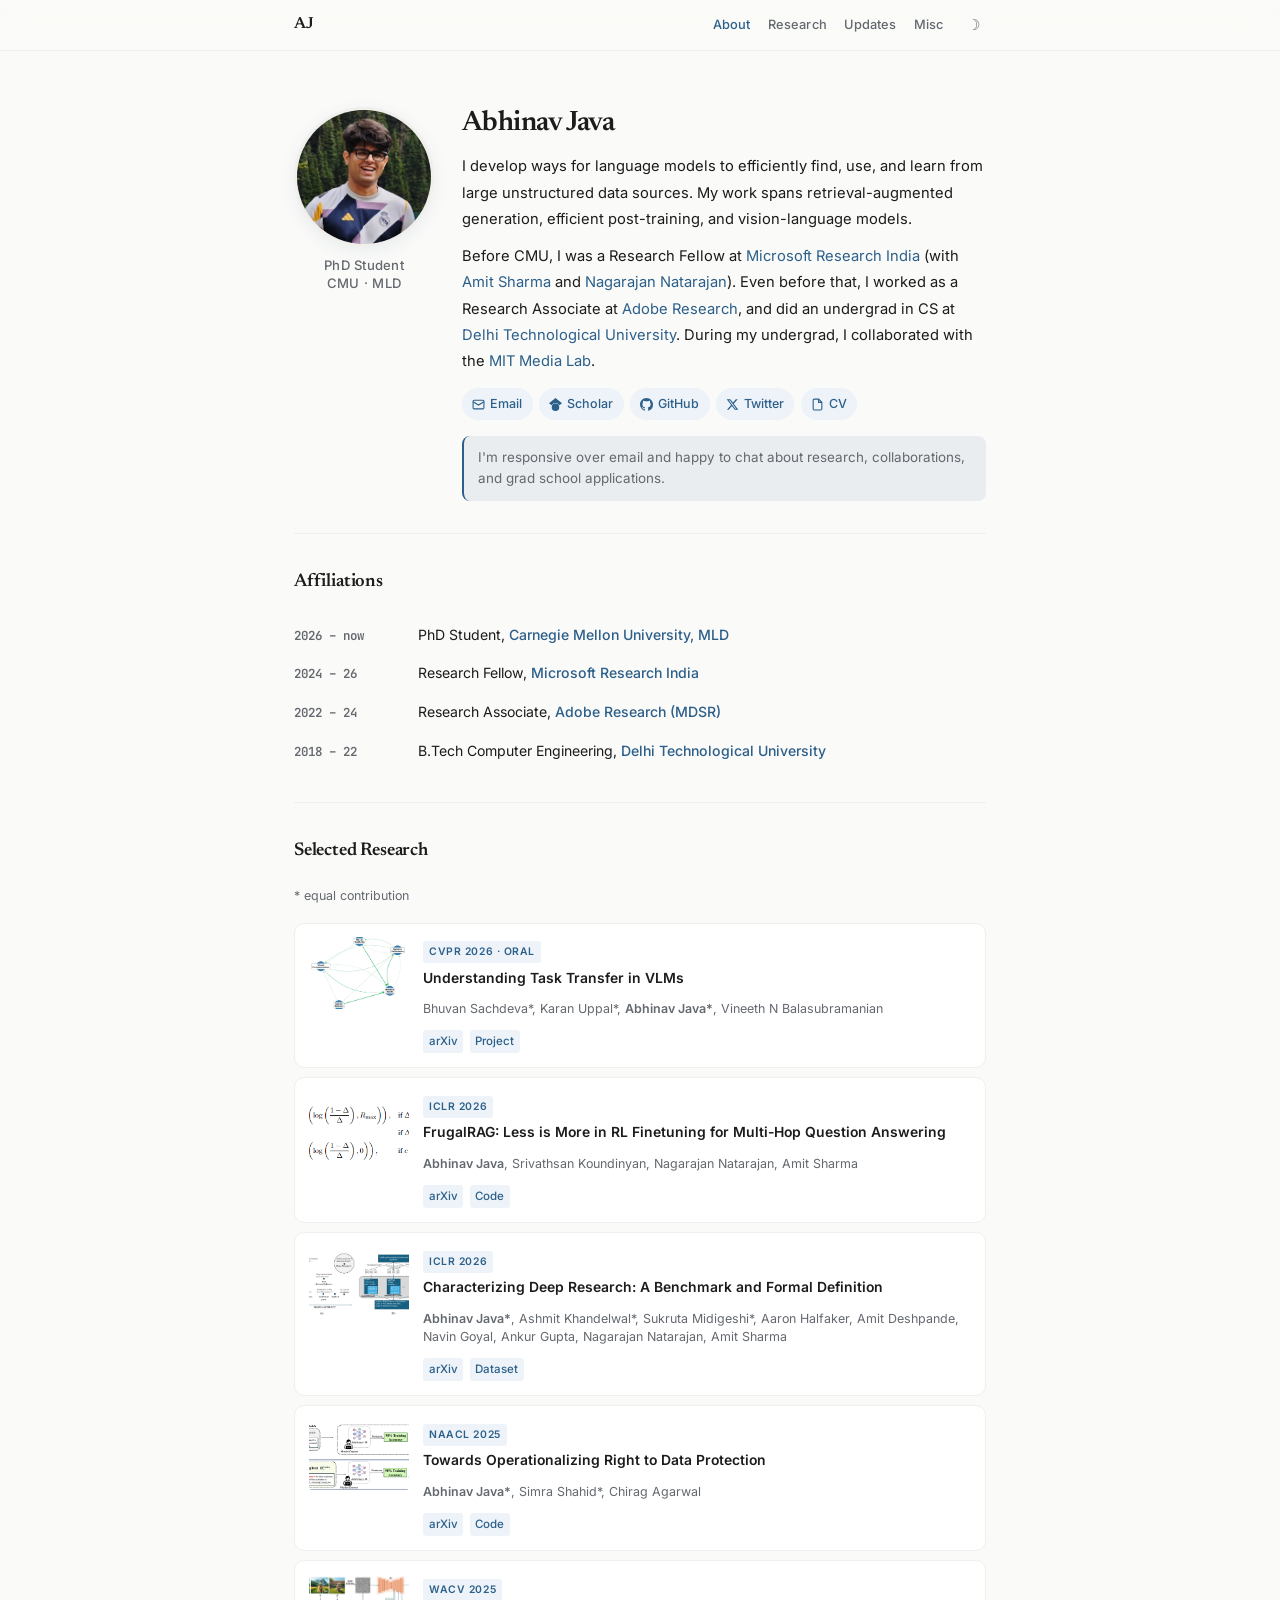
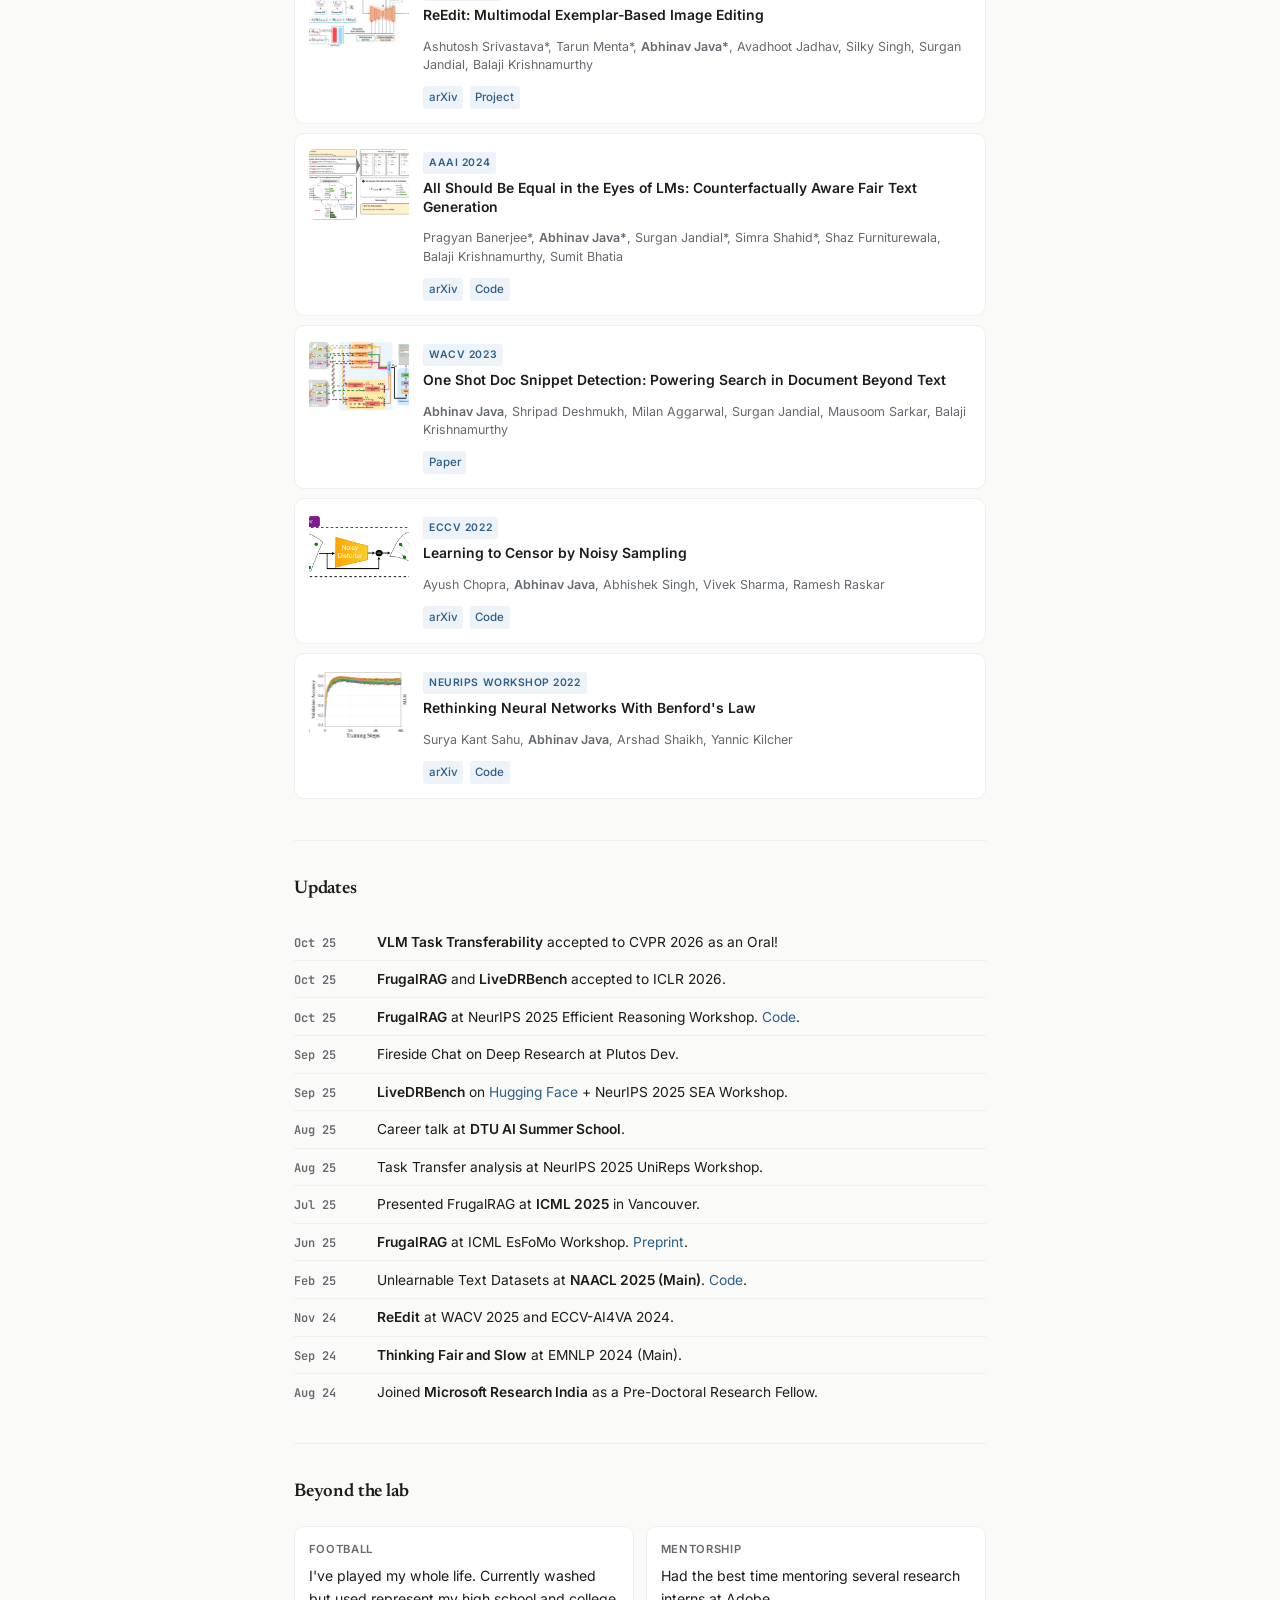
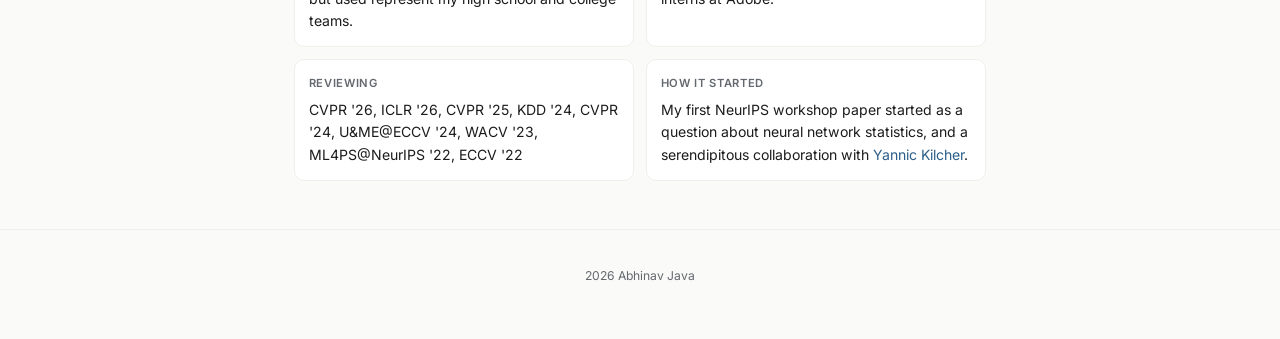
==== index.html @ 0fd58da0 "Update research experience paragraph in index.html" ====
<!doctype html>
<html lang="en">
  <head>
    <meta charset="utf-8">
    <meta name="viewport" content="width=device-width, initial-scale=1.0">
    <title>Abhinav Java</title>
    <meta property="og:locale" content="en">
    <meta property="og:site_name" content="Abhinav Java">
    <meta property="og:title" content="Abhinav Java">
    <link rel="canonical" href="https://java-abhinav07.github.io/">
    <meta property="og:url" content="https://java-abhinav07.github.io/">
    <meta name="description" content="Abhinav Java — PhD student at CMU MLD. Research on language models, retrieval-augmented generation, and vision-language models.">

    <link rel="apple-touch-icon" sizes="180x180" href="images/fish.png">
    <link rel="icon" type="image/png" sizes="32x32" href="images/fish.png">
    <link rel="icon" type="image/png" sizes="16x16" href="images/fish.png">
    <link rel="manifest" href="images/site.webmanifest">
    <meta name="theme-color" content="#fafaf8">

    <link rel="stylesheet" href="https://fonts.googleapis.com/css2?family=Newsreader:ital,opsz,wght@0,6..72,400;0,6..72,500;0,6..72,600;1,6..72,400&family=Inter:wght@400;500;600;700&family=JetBrains+Mono:wght@400&display=swap">
    <link rel="stylesheet" href="assets/css/academicons.css"/>

    <style>
      /* ── Palette ── */
      :root {
        --bg: #fafaf8;
        --surface: #ffffff;
        --text: #1c1c1c;
        --text-dim: #64696f;
        --accent: #2c5f8a;
        --accent-soft: #e2edf6;
        --accent-glow: rgba(44, 95, 138, 0.08);
        --border: #e6e6e2;
        --border-faint: #f0efeb;
        --shadow-sm: 0 1px 3px rgba(0,0,0,0.04);
        --shadow-md: 0 4px 16px rgba(44, 95, 138, 0.08);
        --badge-bg: #edf3f8;
        --badge-text: #2c5f8a;
        --nav-glass: rgba(250, 250, 248, 0.82);
        --highlight-line: linear-gradient(90deg, #2c5f8a, #5a98c6, #2c5f8a);
        --serif: 'Newsreader', Georgia, 'Times New Roman', serif;
        --sans: 'Inter', system-ui, -apple-system, sans-serif;
        --mono: 'JetBrains Mono', 'SF Mono', 'Consolas', monospace;
        --col: 740px;
        --gutter: 24px;
      }

      @media (prefers-color-scheme: dark) {
        :root:not([data-theme="light"]) {
          --bg: #0d1117;
          --surface: #161b22;
          --text: #dde3ea;
          --text-dim: #7d8590;
          --accent: #79b8ff;
          --accent-soft: #1a2a3a;
          --accent-glow: rgba(121, 184, 255, 0.06);
          --border: #21262d;
          --border-faint: #1a1e24;
          --shadow-sm: 0 1px 3px rgba(0,0,0,0.15);
          --shadow-md: 0 4px 16px rgba(0,0,0,0.25);
          --badge-bg: #1a2a3a;
          --badge-text: #79b8ff;
          --nav-glass: rgba(13, 17, 23, 0.85);
          --highlight-line: linear-gradient(90deg, #79b8ff, #58a6ff, #79b8ff);
        }
      }
      :root[data-theme="dark"] {
        --bg: #0d1117;
        --surface: #161b22;
        --text: #dde3ea;
        --text-dim: #7d8590;
        --accent: #79b8ff;
        --accent-soft: #1a2a3a;
        --accent-glow: rgba(121, 184, 255, 0.06);
        --border: #21262d;
        --border-faint: #1a1e24;
        --shadow-sm: 0 1px 3px rgba(0,0,0,0.15);
        --shadow-md: 0 4px 16px rgba(0,0,0,0.25);
        --badge-bg: #1a2a3a;
        --badge-text: #79b8ff;
        --nav-glass: rgba(13, 17, 23, 0.85);
        --highlight-line: linear-gradient(90deg, #79b8ff, #58a6ff, #79b8ff);
      }

      /* ── Foundation ── */
      *, *::before, *::after { box-sizing: border-box; }
      html { scroll-behavior: smooth; }
      body {
        font-family: var(--sans);
        color: var(--text);
        background: var(--bg);
        margin: 0;
        font-size: 15px;
        line-height: 1.72;
        -webkit-font-smoothing: antialiased;
      }
      a { color: var(--accent); text-decoration: none; transition: color 0.15s; }
      a:hover { text-decoration: underline; }
      a:focus-visible { outline: 2px solid var(--accent); outline-offset: 2px; border-radius: 2px; }
      img { max-width: 100%; display: block; }
      strong { font-weight: 600; }

      /* ── Scroll progress ── */
      .progress-track {
        position: fixed; top: 0; left: 0; right: 0; height: 2px;
        z-index: 200; background: transparent;
      }
      .progress-bar {
        height: 100%; width: 0%;
        background: var(--highlight-line);
        background-size: 200% 100%;
        animation: shimmer 3s linear infinite;
        transition: width 0.08s linear;
      }
      @keyframes shimmer { 0%{background-position:200% 0} 100%{background-position:-200% 0} }

      /* ── Nav ── */
      .nav {
        position: sticky; top: env(safe-area-inset-top, 0px); z-index: 100;
        background: var(--nav-glass);
        backdrop-filter: blur(16px); -webkit-backdrop-filter: blur(16px);
        border-bottom: 1px solid var(--border-faint);
      }
      .nav-inner {
        max-width: var(--col); margin: 0 auto; padding: 0 var(--gutter);
        display: flex; align-items: center; justify-content: space-between;
        height: 50px;
      }
      .nav-name {
        font-family: var(--serif); font-weight: 600; font-size: 1rem;
        color: var(--text); text-decoration: none; letter-spacing: -0.015em;
      }
      .nav-name:hover { text-decoration: none; color: var(--accent); }
      .nav-right { display: flex; align-items: center; gap: 1.1rem; }
      .nav-right a {
        color: var(--text-dim); font-size: 0.8rem; font-weight: 500;
        letter-spacing: 0.01em; text-decoration: none;
      }
      .nav-right a:hover { color: var(--accent); text-decoration: none; }
      .theme-btn {
        background: none; border: none; cursor: pointer; font-size: 0.95rem;
        padding: 4px 6px; line-height: 1; color: var(--text-dim); border-radius: 6px;
        transition: background 0.15s, color 0.15s;
      }
      .theme-btn:hover { background: var(--accent-glow); color: var(--text); }
      .hamburger {
        display: none; background: none; border: none; cursor: pointer;
        padding: 4px; color: var(--text-dim);
      }
      .hamburger svg { width: 20px; height: 20px; }

      @media (max-width: 600px) {
        .hamburger { display: block; }
        .nav-right {
          display: none; position: absolute; top: 50px; left: 0; right: 0;
          background: var(--nav-glass); backdrop-filter: blur(16px);
          -webkit-backdrop-filter: blur(16px);
          flex-direction: column; padding: 0.75rem var(--gutter) 1rem;
          border-bottom: 1px solid var(--border-faint); gap: 0.5rem;
        }
        .nav-right.open { display: flex; }
        .nav-right a { font-size: 0.88rem; }
      }

      /* ── Wrapper ── */
      .col { max-width: var(--col); margin: 0 auto; padding-inline: var(--gutter); }

      /* ── Hero ── */
      .hero { padding: 3.5rem 0 2rem; }
      .hero-row { display: flex; gap: 1.75rem; align-items: flex-start; }
      .hero-photo {
        flex-shrink: 0; display: flex; flex-direction: column;
        align-items: center; gap: 0.55rem; width: 140px;
      }
      .hero-img {
        width: 140px; height: 140px; border-radius: 50%;
        object-fit: cover; border: 3px solid var(--border-faint);
        box-shadow: var(--shadow-md);
      }
      .hero-caption {
        margin: 0; text-align: center; font-size: 0.82rem; font-weight: 500;
        letter-spacing: 0.02em; color: var(--text-dim); line-height: 1.4;
      }
      .hero-body { flex: 1; min-width: 0; }
      .hero-body h1 {
        font-family: var(--serif); font-size: 1.75rem; font-weight: 600;
        margin: 0 0 0.8rem; letter-spacing: -0.02em; line-height: 1.2;
      }
      .hero-prose { font-size: 0.92rem; line-height: 1.78; }
      .hero-prose p { margin: 0 0 0.7rem; }

      .pill-row { display: flex; flex-wrap: wrap; gap: 0.4rem; margin-top: 0.9rem; }
      .pill {
        display: inline-flex; align-items: center; gap: 0.3rem;
        padding: 0.3rem 0.65rem; border-radius: 20px;
        font-size: 0.78rem; font-weight: 500;
        color: var(--badge-text); background: var(--badge-bg);
        text-decoration: none; transition: background 0.15s, box-shadow 0.15s;
      }
      .pill:hover { background: var(--accent-soft); box-shadow: var(--shadow-sm); text-decoration: none; }
      .pill svg { width: 13px; height: 13px; flex-shrink: 0; }

      .aside-box {
        margin-top: 1rem; padding: 0.7rem 0.9rem;
        background: var(--accent-glow); border-radius: 8px;
        font-size: 0.84rem; color: var(--text-dim); line-height: 1.6;
        border-left: 2px solid var(--accent);
      }

      @media (max-width: 600px) {
        .hero { padding: 2rem 0 1.5rem; }
        .hero-row { flex-direction: column; align-items: center; text-align: center; gap: 1rem; }
        .hero-photo { width: 110px; }
        .hero-img { width: 110px; height: 110px; }
        .hero-body h1 { font-size: 1.45rem; }
        .pill-row { justify-content: center; }
        .aside-box { text-align: left; }
      }

      /* ── Sections ── */
      .section { padding: 2rem 0; border-top: 1px solid var(--border-faint); }
      .section-head {
        font-family: var(--serif); font-size: 1.15rem; font-weight: 600;
        margin: 0 0 1.15rem; letter-spacing: -0.01em; color: var(--text);
      }


      /* ── Timeline ── */
      .tl { display: flex; flex-direction: column; gap: 0; }
      .tl-row { display: flex; gap: 0.9rem; padding: 0.5rem 0; align-items: baseline; }
      .tl-when {
        flex-shrink: 0; width: 110px; font-size: 0.78rem; font-weight: 600;
        color: var(--text-dim); font-variant-numeric: tabular-nums;
        font-family: var(--mono);
      }
      .tl-what { font-size: 0.88rem; line-height: 1.6; }
      .tl-what a { font-weight: 500; }
      @media (max-width: 600px) {
        .tl-row { flex-wrap: wrap; gap: 0.4rem; }
        .tl-when { width: auto; }
      }

      /* ── Papers ── */
      .paper {
        display: flex; gap: 0.9rem; padding: 0.85rem;
        border-radius: 10px; background: var(--surface);
        border: 1px solid var(--border-faint); margin-bottom: 0.6rem;
        transition: box-shadow 0.25s, border-color 0.25s, transform 0.25s;
      }
      .paper:hover {
        box-shadow: var(--shadow-md); border-color: var(--border);
        transform: translateY(-1px);
      }
      .paper-img {
        flex-shrink: 0; width: 100px; height: 72px;
        border-radius: 6px; object-fit: cover; background: var(--accent-glow);
      }
      .paper-body { flex: 1; min-width: 0; }
      .paper-venue {
        display: inline-block; font-size: 0.65rem; font-weight: 600;
        letter-spacing: 0.05em; text-transform: uppercase;
        color: var(--badge-text); background: var(--badge-bg);
        padding: 0.12rem 0.4rem; border-radius: 3px; margin-bottom: 0.2rem;
      }
      .paper-title {
        font-weight: 600; font-size: 0.87rem; margin: 0.15rem 0;
        line-height: 1.35; color: var(--text);
      }
      .paper-auth { font-size: 0.78rem; color: var(--text-dim); line-height: 1.45; }
      .paper-acts { display: flex; gap: 0.4rem; margin-top: 0.3rem; flex-wrap: wrap; }
      .paper-acts a {
        font-size: 0.72rem; font-weight: 500; padding: 0.1rem 0.35rem;
        border-radius: 3px; background: var(--badge-bg); color: var(--accent);
        text-decoration: none; transition: background 0.15s;
      }
      .paper-acts a:hover { background: var(--accent-soft); text-decoration: none; }

      @media (max-width: 600px) {
        .paper { flex-direction: column; }
        .paper-img { width: 100%; height: 110px; }
      }

      /* ── News ── */
      .news { display: flex; flex-direction: column; gap: 0; }
      .news-row {
        display: flex; gap: 0.7rem; padding: 0.45rem 0;
        align-items: baseline; font-size: 0.86rem; line-height: 1.6;
        border-bottom: 1px solid var(--border-faint);
      }
      .news-row:last-child { border-bottom: none; }
      .news-when {
        flex-shrink: 0; width: 72px; font-size: 0.75rem; font-weight: 600;
        color: var(--text-dim); font-variant-numeric: tabular-nums;
        font-family: var(--mono);
      }
      .news-what { flex: 1; }
      @media (max-width: 600px) {
        .news-row { flex-direction: column; gap: 0.05rem; }
        .news-when { width: auto; }
      }

      /* ── Misc / personality ── */
      .misc-grid { display: grid; grid-template-columns: 1fr 1fr; gap: 0.75rem; }
      .misc-card {
        padding: 0.85rem; border-radius: 10px; background: var(--surface);
        border: 1px solid var(--border-faint);
      }
      .misc-label {
        font-size: 0.7rem; font-weight: 600; text-transform: uppercase;
        letter-spacing: 0.06em; color: var(--text-dim); margin-bottom: 0.35rem;
      }
      .misc-val { font-size: 0.88rem; line-height: 1.6; }
      @media (max-width: 600px) {
        .misc-grid { grid-template-columns: 1fr; }
      }

      /* ── Footer ── */
      .foot {
        border-top: 1px solid var(--border-faint); padding: 1.5rem 0 2.5rem;
        margin-top: 1rem; text-align: center;
        font-size: 0.76rem; color: var(--text-dim);
      }
      .foot a { color: var(--accent); }

      /* ── Gallery (hidden for now) ── */
      .gallery-grid {
        display: grid; grid-template-columns: repeat(3, 1fr); gap: 0.75rem;
      }
      .gallery-slot {
        aspect-ratio: 4/3; background: var(--accent-glow); border-radius: 10px;
        display: flex; align-items: center; justify-content: center;
        overflow: hidden; border: 2px dashed var(--border);
      }
      .gallery-slot:hover { border-color: var(--accent); }
      .gallery-slot img { width: 100%; height: 100%; object-fit: cover; border-radius: 8px; }
      .gallery-ph { font-size: 0.75rem; color: var(--text-dim); opacity: 0.5; }
      @media (max-width: 600px) { .gallery-grid { grid-template-columns: 1fr 1fr; } }
    </style>
  </head>

  <body>
    <div class="progress-track"><div class="progress-bar" id="progressBar"></div></div>

    <!-- ── Nav ── -->
    <nav class="nav">
      <div class="nav-inner">
        <a href="#" class="nav-name">AJ</a>
        <button class="hamburger" id="hamburger" aria-label="Menu" aria-expanded="false">
          <svg viewBox="0 0 20 20" fill="currentColor"><path fill-rule="evenodd" d="M3 5a1 1 0 011-1h12a1 1 0 010 2H4a1 1 0 01-1-1zm0 5a1 1 0 011-1h12a1 1 0 010 2H4a1 1 0 01-1-1zm0 5a1 1 0 011-1h12a1 1 0 010 2H4a1 1 0 01-1-1z" clip-rule="evenodd"/></svg>
        </button>
        <div class="nav-right" id="navRight">
          <a href="#about">About</a>
          <a href="#work">Research</a>
          <a href="#news">Updates</a>
          <a href="#misc">Misc</a>
          <button class="theme-btn" id="themeBtn" aria-label="Toggle theme" title="Toggle theme">&#9789;</button>
        </div>
      </div>
    </nav>

    <main class="col">

      <!-- ═══════════ HERO ═══════════ -->
      <section class="hero" id="about">
        <div class="hero-row">
          <div class="hero-photo">
            <img class="hero-img" src="assets/me.jpg" alt="Abhinav Java" width="140" height="140">
            <p class="hero-caption">PhD Student<br>CMU &middot; MLD</p>
          </div>
          <div class="hero-body">
            <h1>Abhinav Java</h1>

            <div class="hero-prose">
              <p>I develop ways for language models to efficiently find, use, and learn from large unstructured data sources. My work spans retrieval-augmented generation, efficient post-training, and vision-language models.</p>

              <p>Before CMU, I was a Research Fellow at <a href="https://www.microsoft.com/en-us/research/lab/microsoft-research-india/" target="_blank">Microsoft Research India</a> (with <a href="https://amitsharma.in/" target="_blank">Amit Sharma</a> and <a href="https://www.microsoft.com/en-us/research/people/nagarajn/" target="_blank">Nagarajan Natarajan</a>). Even before that, I worked as a Research Associate at <a href="https://adobe.mdsr.live/" target="_blank">Adobe Research</a>, and did an undergrad in CS at <a href="https://dtu.ac.in/" target="_blank">Delhi Technological University</a>. During my undergrad, I collaborated with the <a href="https://www.media.mit.edu/groups/camera-culture/overview/" target="_blank">MIT Media Lab</a>.</p>
            </div>

            <div class="pill-row">
              <a class="pill" href="mailto:java.abhinav99@gmail.com">
                <svg viewBox="0 0 24 24" fill="none" stroke="currentColor" stroke-width="2"><rect x="2" y="4" width="20" height="16" rx="2"/><path d="M22 7l-10 6L2 7"/></svg>
                Email
              </a>
              <a class="pill" href="https://scholar.google.com/citations?user=g--_R9wAAAAJ&hl=en" target="_blank">
                <svg viewBox="0 0 24 24" fill="currentColor"><path d="M12 24a7 7 0 1 1 0-14 7 7 0 0 1 0 14zm0-24L0 9.5l4.838 3.94A8 8 0 0 1 12 9a8 8 0 0 1 7.162 4.44L24 9.5z"/></svg>
                Scholar
              </a>
              <a class="pill" href="https://github.com/java-abhinav07" target="_blank">
                <svg viewBox="0 0 24 24" fill="currentColor"><path d="M12 0C5.37 0 0 5.37 0 12c0 5.31 3.435 9.795 8.205 11.385.6.105.825-.255.825-.57 0-.285-.015-1.23-.015-2.235-3.015.555-3.795-.735-4.035-1.41-.135-.345-.72-1.41-1.23-1.695-.42-.225-1.02-.78-.015-.795.945-.015 1.62.87 1.845 1.23 1.08 1.815 2.805 1.305 3.495.99.105-.78.42-1.305.765-1.605-2.67-.3-5.46-1.335-5.46-5.925 0-1.305.465-2.385 1.23-3.225-.12-.3-.54-1.53.12-3.18 0 0 1.005-.315 3.3 1.23.96-.27 1.98-.405 3-.405s2.04.135 3 .405c2.295-1.56 3.3-1.23 3.3-1.23.66 1.65.24 2.88.12 3.18.765.84 1.23 1.905 1.23 3.225 0 4.605-2.805 5.625-5.475 5.925.435.375.81 1.095.81 2.22 0 1.605-.015 2.895-.015 3.3 0 .315.225.69.825.57A12.02 12.02 0 0 0 24 12c0-6.63-5.37-12-12-12z"/></svg>
                GitHub
              </a>
              <a class="pill" href="https://x.com/abhinav_java" target="_blank">
                <svg viewBox="0 0 24 24" fill="currentColor"><path d="M18.244 2.25h3.308l-7.227 8.26 8.502 11.24H16.17l-5.214-6.817L4.99 21.75H1.68l7.73-8.835L1.254 2.25H8.08l4.713 6.231zm-1.161 17.52h1.833L7.084 4.126H5.117z"/></svg>
                Twitter
              </a>
              <a class="pill" href="assets/AbhinavCV_2025.pdf" target="_blank">
                <svg viewBox="0 0 24 24" fill="none" stroke="currentColor" stroke-width="2"><path d="M14 2H6a2 2 0 00-2 2v16a2 2 0 002 2h12a2 2 0 002-2V8z"/><polyline points="14 2 14 8 20 8"/></svg>
                CV
              </a>
            </div>

            <div class="aside-box">
              I'm responsive over email and happy to chat about research, collaborations, and grad school applications.
            </div>
          </div>
        </div>
      </section>

      <!-- ═══════════ AFFILIATIONS ═══════════ -->
      <section class="section" id="affiliations">
        <h2 class="section-head">Affiliations</h2>
        <div class="tl">
          <div class="tl-row">
            <span class="tl-when">2026 &ndash; now</span>
            <div class="tl-what">PhD Student, <a href="https://www.ml.cmu.edu/" target="_blank">Carnegie Mellon University, MLD</a></div>
          </div>
          <div class="tl-row">
            <span class="tl-when">2024 &ndash; 26</span>
            <div class="tl-what">Research Fellow, <a href="https://www.microsoft.com/en-us/research/lab/microsoft-research-india/" target="_blank">Microsoft Research India</a></div>
          </div>
          <div class="tl-row">
            <span class="tl-when">2022 &ndash; 24</span>
            <div class="tl-what">Research Associate, <a href="https://adobe.mdsr.live/" target="_blank">Adobe Research (MDSR)</a></div>
          </div>
          <div class="tl-row">
            <span class="tl-when">2018 &ndash; 22</span>
            <div class="tl-what">B.Tech Computer Engineering, <a href="https://dtu.ac.in/" target="_blank">Delhi Technological University</a></div>
          </div>
        </div>
      </section>

      <!-- ═══════════ SELECTED RESEARCH ═══════════ -->
      <section class="section" id="work">
        <h2 class="section-head">Selected Research</h2>
        <p style="font-size:0.78rem; color:var(--text-dim); margin:0 0 1rem;">* equal contribution</p>

        <div class="paper">
          <img class="paper-img" src="images/nicons/task-transfer.png" alt="">
          <div class="paper-body">
            <span class="paper-venue">CVPR 2026 &middot; Oral</span>
            <p class="paper-title">Understanding Task Transfer in VLMs</p>
            <p class="paper-auth">Bhuvan Sachdeva*, Karan Uppal*, <strong>Abhinav Java*</strong>, Vineeth N Balasubramanian</p>
            <div class="paper-acts">
              <a href="https://arxiv.org/abs/2511.18787" target="_blank">arXiv</a>
              <a href="https://bhuvan-21.github.io/task-transfer-vlms/" target="_blank">Project</a>
            </div>
          </div>
        </div>

        <div class="paper">
          <img class="paper-img" src="images/nicons/frugalrag.png" alt="">
          <div class="paper-body">
            <span class="paper-venue">ICLR 2026</span>
            <p class="paper-title">FrugalRAG: Less is More in RL Finetuning for Multi-Hop Question Answering</p>
            <p class="paper-auth"><strong>Abhinav Java</strong>, Srivathsan Koundinyan, Nagarajan Natarajan, Amit Sharma</p>
            <div class="paper-acts">
              <a href="https://arxiv.org/abs/2507.07634" target="_blank">arXiv</a>
              <a href="https://github.com/microsoft/FrugalRAG" target="_blank">Code</a>
            </div>
          </div>
        </div>

        <div class="paper">
          <img class="paper-img" src="images/nicons/livedrbench.png" alt="">
          <div class="paper-body">
            <span class="paper-venue">ICLR 2026</span>
            <p class="paper-title">Characterizing Deep Research: A Benchmark and Formal Definition</p>
            <p class="paper-auth"><strong>Abhinav Java*</strong>, Ashmit Khandelwal*, Sukruta Midigeshi*, Aaron Halfaker, Amit Deshpande, Navin Goyal, Ankur Gupta, Nagarajan Natarajan, Amit Sharma</p>
            <div class="paper-acts">
              <a href="https://arxiv.org/abs/2508.04183" target="_blank">arXiv</a>
              <a href="https://huggingface.co/datasets/microsoft/LiveDRBench" target="_blank">Dataset</a>
            </div>
          </div>
        </div>

        <div class="paper">
          <img class="paper-img" src="images/nicons/regtext.png" alt="">
          <div class="paper-body">
            <span class="paper-venue">NAACL 2025</span>
            <p class="paper-title">Towards Operationalizing Right to Data Protection</p>
            <p class="paper-auth"><strong>Abhinav Java*</strong>, Simra Shahid*, Chirag Agarwal</p>
            <div class="paper-acts">
              <a href="https://arxiv.org/abs/2411.08506" target="_blank">arXiv</a>
              <a href="https://github.com/AikyamLab/regtext" target="_blank">Code</a>
            </div>
          </div>
        </div>

        <div class="paper">
          <img class="paper-img" src="images/nicons/reedit.png" alt="">
          <div class="paper-body">
            <span class="paper-venue">WACV 2025</span>
            <p class="paper-title">ReEdit: Multimodal Exemplar-Based Image Editing</p>
            <p class="paper-auth">Ashutosh Srivastava*, Tarun Menta*, <strong>Abhinav Java*</strong>, Avadhoot Jadhav, Silky Singh, Surgan Jandial, Balaji Krishnamurthy</p>
            <div class="paper-acts">
              <a href="https://arxiv.org/abs/2411.03982" target="_blank">arXiv</a>
              <a href="https://reedit-diffusion.github.io/" target="_blank">Project</a>
            </div>
          </div>
        </div>

        <div class="paper">
          <img class="paper-img" src="images/nicons/cafie.png" alt="">
          <div class="paper-body">
            <span class="paper-venue">AAAI 2024</span>
            <p class="paper-title">All Should Be Equal in the Eyes of LMs: Counterfactually Aware Fair Text Generation</p>
            <p class="paper-auth">Pragyan Banerjee*, <strong>Abhinav Java*</strong>, Surgan Jandial*, Simra Shahid*, Shaz Furniturewala, Balaji Krishnamurthy, Sumit Bhatia</p>
            <div class="paper-acts">
              <a href="https://arxiv.org/abs/2311.05451" target="_blank">arXiv</a>
              <a href="https://github.com/banerjeepragyan/CAFIE/" target="_blank">Code</a>
            </div>
          </div>
        </div>

        <div class="paper">
          <img class="paper-img" src="images/nicons/monomer.png" alt="">
          <div class="paper-body">
            <span class="paper-venue">WACV 2023</span>
            <p class="paper-title">One Shot Doc Snippet Detection: Powering Search in Document Beyond Text</p>
            <p class="paper-auth"><strong>Abhinav Java</strong>, Shripad Deshmukh, Milan Aggarwal, Surgan Jandial, Mausoom Sarkar, Balaji Krishnamurthy</p>
            <div class="paper-acts">
              <a href="https://openaccess.thecvf.com/content/WACV2023/papers/Java_One-Shot_Doc_Snippet_Detection_Powering_Search_in_Document_Beyond_Text_WACV_2023_paper.pdf" target="_blank">Paper</a>
            </div>
          </div>
        </div>

        <div class="paper">
          <img class="paper-img" src="images/nicons/cbns.png" alt="">
          <div class="paper-body">
            <span class="paper-venue">ECCV 2022</span>
            <p class="paper-title">Learning to Censor by Noisy Sampling</p>
            <p class="paper-auth">Ayush Chopra, <strong>Abhinav Java</strong>, Abhishek Singh, Vivek Sharma, Ramesh Raskar</p>
            <div class="paper-acts">
              <a href="https://arxiv.org/abs/2203.12192" target="_blank">arXiv</a>
              <a href="https://github.com/java-abhinav07/CBNS-ECCV2022" target="_blank">Code</a>
            </div>
          </div>
        </div>

        <div class="paper">
          <img class="paper-img" src="images/nicons/benford.png" alt="">
          <div class="paper-body">
            <span class="paper-venue">NeurIPS Workshop 2022</span>
            <p class="paper-title">Rethinking Neural Networks With Benford's Law</p>
            <p class="paper-auth">Surya Kant Sahu, <strong>Abhinav Java</strong>, Arshad Shaikh, Yannic Kilcher</p>
            <div class="paper-acts">
              <a href="https://arxiv.org/pdf/2102.03313" target="_blank">arXiv</a>
              <a href="https://github.com/The-Learning-Machines/RethinkingNNsWithBL" target="_blank">Code</a>
            </div>
          </div>
        </div>
      </section>

      <!-- ═══════════ NEWS ═══════════ -->
      <section class="section" id="news">
        <h2 class="section-head">Updates</h2>
        <div class="news">
          <div class="news-row"><span class="news-when">Oct 25</span><div class="news-what"><strong>VLM Task Transferability</strong> accepted to CVPR 2026 as an Oral!</div></div>
          <div class="news-row"><span class="news-when">Oct 25</span><div class="news-what"><strong>FrugalRAG</strong> and <strong>LiveDRBench</strong> accepted to ICLR 2026.</div></div>
          <div class="news-row"><span class="news-when">Oct 25</span><div class="news-what"><strong>FrugalRAG</strong> at NeurIPS 2025 Efficient Reasoning Workshop. <a href="https://github.com/microsoft/FrugalRAG" target="_blank">Code</a>.</div></div>
          <div class="news-row"><span class="news-when">Sep 25</span><div class="news-what">Fireside Chat on Deep Research at Plutos Dev.</div></div>
          <div class="news-row"><span class="news-when">Sep 25</span><div class="news-what"><strong>LiveDRBench</strong> on <a href="https://huggingface.co/datasets/microsoft/LiveDRBench" target="_blank">Hugging Face</a> + NeurIPS 2025 SEA Workshop.</div></div>
          <div class="news-row"><span class="news-when">Aug 25</span><div class="news-what">Career talk at <strong>DTU AI Summer School</strong>.</div></div>
          <div class="news-row"><span class="news-when">Aug 25</span><div class="news-what">Task Transfer analysis at NeurIPS 2025 UniReps Workshop.</div></div>
          <div class="news-row"><span class="news-when">Jul 25</span><div class="news-what">Presented FrugalRAG at <strong>ICML 2025</strong> in Vancouver.</div></div>
          <div class="news-row"><span class="news-when">Jun 25</span><div class="news-what"><strong>FrugalRAG</strong> at ICML EsFoMo Workshop. <a href="https://arxiv.org/pdf/2507.07634" target="_blank">Preprint</a>.</div></div>
          <div class="news-row"><span class="news-when">Feb 25</span><div class="news-what">Unlearnable Text Datasets at <strong>NAACL 2025 (Main)</strong>. <a href="https://github.com/AikyamLab/regtext" target="_blank">Code</a>.</div></div>
          <div class="news-row"><span class="news-when">Nov 24</span><div class="news-what"><strong>ReEdit</strong> at WACV 2025 and ECCV-AI4VA 2024.</div></div>
          <div class="news-row"><span class="news-when">Sep 24</span><div class="news-what"><strong>Thinking Fair and Slow</strong> at EMNLP 2024 (Main).</div></div>
          <div class="news-row"><span class="news-when">Aug 24</span><div class="news-what">Joined <strong>Microsoft Research India</strong> as a Pre-Doctoral Research Fellow.</div></div>
        </div>
      </section>

      <!-- ═══════════ MISC ═══════════ -->
      <section class="section" id="misc">
        <h2 class="section-head">Beyond the lab</h2>
        <div class="misc-grid">
          <div class="misc-card">
            <div class="misc-label">Football</div>
            <div class="misc-val">I've played my whole life. Currently washed but used represent my high school and college teams.</div>
          </div>
          <div class="misc-card">
            <div class="misc-label">Mentorship</div>
            <div class="misc-val">Had the best time mentoring several research interns at Adobe.</div>
          </div>
          <div class="misc-card">
            <div class="misc-label">Reviewing</div>
            <div class="misc-val">CVPR '26, ICLR '26, CVPR '25, KDD '24, CVPR '24, U&ME@ECCV '24, WACV '23, ML4PS@NeurIPS '22, ECCV '22</div>
          </div>
          <div class="misc-card">
            <div class="misc-label">How it started</div>
            <div class="misc-val">My first NeurIPS workshop paper started as a question about neural network statistics, and a serendipitous collaboration with <a href="https://www.youtube.com/@YannicKilcher" target="_blank">Yannic Kilcher</a>.</div>
          </div>
        </div>
      </section>

      <!-- ═══════════ GALLERY (commented out — uncomment when photos are ready) ═══════════ -->
      <!--
      <section class="section" id="gallery">
        <h2 class="section-head">Snapshots</h2>
        <p style="font-size:0.88rem; color:var(--text-dim); margin:0 0 0.75rem;">Travels, football grounds, and moments off the clock.</p>
        <div class="gallery-grid">
          <div class="gallery-slot"><span class="gallery-ph">Travel photo</span></div>
          <div class="gallery-slot"><span class="gallery-ph">Football ground</span></div>
          <div class="gallery-slot"><span class="gallery-ph">Travel photo</span></div>
          <div class="gallery-slot"><span class="gallery-ph">Football ground</span></div>
          <div class="gallery-slot"><span class="gallery-ph">Travel photo</span></div>
          <div class="gallery-slot"><span class="gallery-ph">Football ground</span></div>
        </div>
      </section>
      -->

    </main>

    <footer class="foot">
      <div class="col">
        <p>2026 Abhinav Java</p>
      </div>
    </footer>

    <script>
    (function(){
      /* ── Progress bar ── */
      var bar = document.getElementById('progressBar');
      function onScroll() {
        var h = document.documentElement.scrollHeight - window.innerHeight;
        bar.style.width = (h > 0 ? (window.scrollY / h) * 100 : 0) + '%';
      }
      window.addEventListener('scroll', onScroll, {passive:true});

      /* ── Theme ── */
      var btn = document.getElementById('themeBtn');
      function getTheme(){ try{return localStorage.getItem('aj-theme')}catch(e){return null} }
      function setTheme(t){
        document.documentElement.setAttribute('data-theme', t);
        btn.textContent = t==='dark' ? '☀️' : '☽';
        btn.setAttribute('aria-pressed', t==='dark'?'true':'false');
        try{localStorage.setItem('aj-theme',t)}catch(e){}
      }
      var s = getTheme();
      if(s==='dark'||s==='light') setTheme(s); else btn.textContent='☽';
      btn.addEventListener('click', function(){
        var c = document.documentElement.getAttribute('data-theme');
        setTheme(c==='dark'?'light':'dark');
      });

      /* ── Mobile nav ── */
      var ham = document.getElementById('hamburger');
      var nr = document.getElementById('navRight');
      ham.addEventListener('click', function(){
        var open = nr.classList.toggle('open');
        ham.setAttribute('aria-expanded', open?'true':'false');
      });
      nr.querySelectorAll('a').forEach(function(a){
        a.addEventListener('click', function(){ nr.classList.remove('open'); ham.setAttribute('aria-expanded','false'); });
      });

      /* ── Active nav on scroll ── */
      var secs = document.querySelectorAll('section[id]');
      function hlNav(){
        var y = window.scrollY + 70;
        secs.forEach(function(sec){
          var top = sec.offsetTop, h = sec.offsetHeight, id = sec.id;
          var link = document.querySelector('.nav-right a[href="#'+id+'"]');
          if(link){ link.style.color = (y>=top && y<top+h) ? 'var(--accent)' : ''; }
        });
      }
      window.addEventListener('scroll', hlNav, {passive:true});
      hlNav();
    })();
    </script>

    <!-- Analytics (preserved from original) -->
    <script async src="https://www.googletagmanager.com/gtag/js?id=G-3CXTTZKE7K"></script>
    <script>window.dataLayer=window.dataLayer||[];function gtag(){dataLayer.push(arguments)}gtag('js',new Date());gtag('config','G-3CXTTZKE7K');</script>
    <script>var sc_project=12834493;var sc_invisible=1;var sc_security="6f019326";</script>
    <script src="https://www.statcounter.com/counter/counter.js" async></script>
  </body>
</html>
---- assets/css/academicons.css ----
/*
 *  Academicons 1.9.4 by James Walsh (https://github.com/jpswalsh) and Katja Bercic (https://github.com/katjabercic)
 *  Fonts generated using FontForge - https://fontforge.org
 *  Square icons designed to be used alongside Font Awesome square icons - https://fortawesome.github.io/Font-Awesome/
 *  Licenses - Font: SIL OFL 1.1, CSS: MIT License
 */
@font-face {
    font-family: 'Academicons';
    font-style: normal;
    font-weight: 400;
    font-display: block;
    src:url('../fonts/academicons.eot');
    src:url('../fonts/academicons.eot') format('embedded-opentype'),
        url('../fonts/academicons.ttf') format('truetype'),
        url('../fonts/academicons.woff') format('woff'),
        url('../fonts/academicons.svg') format('svg');
}
.ai {
  font-family: 'Academicons';
  font-weight: 400;
  -moz-osx-font-smoothing: grayscale;
  -webkit-font-smoothing: antialiased;
  display: inline-block;
  font-style: normal;
  font-variant: normal;
  text-rendering: auto;
  line-height: 1;
}
.ai-academia:before {
  content: "\e9af";
}
.ai-academia-square:before {
  content: "\e93d";
}
.ai-acclaim:before {
  content: "\e92e";
}
.ai-acclaim-square:before {
  content: "\e93a";
}
.ai-acm:before {
  content: "\e93c";
}
.ai-acm-square:before {
  content: "\e95d";
}
.ai-acmdl:before {
  content: "\e96a";
}
.ai-acmdl-square:before {
  content: "\e9d3";
}
.ai-ads:before {
  content: "\e9cb";
}
.ai-ads-square:before {
  content: "\e94a";
}
.ai-africarxiv:before {
  content: "\e91b";
}
.ai-africarxiv-square:before {
  content: "\e90b";
}
.ai-archive:before {
  content: "\e955";
}
.ai-archive-square:before {
  content: "\e956";
}
.ai-arxiv:before {
  content: "\e974";
}
.ai-arxiv-square:before {
  content: "\e9a6";
}
.ai-biorxiv:before {
  content: "\e9a2";
}
.ai-biorxiv-square:before {
  content: "\e98b";
}
.ai-ceur:before {
  content: "\e96d";
}
.ai-ceur-square:before {
  content: "\e92f";
}
.ai-ciencia-vitae:before {
  content: "\e912";
}
.ai-ciencia-vitae-square:before {
  content: "\e913";
}
.ai-clarivate:before {
  content: "\e924";
}
.ai-clarivate-square:before {
  content: "\e925";
}
.ai-closed-access:before {
  content: "\e942";
}
.ai-closed-access-square:before {
  content: "\e943";
}
.ai-conversation:before {
  content: "\e94c";
}
.ai-conversation-square:before {
  content: "\e915";
}
.ai-coursera:before {
  content: "\e95f";
}
.ai-coursera-square:before {
  content: "\e97f";
}
.ai-crossref:before {
  content: "\e918";
}
.ai-crossref-square:before {
  content: "\e919";
}
.ai-cv:before {
  content: "\e9a5";
}
.ai-cv-square:before {
  content: "\e90a";
}
.ai-datacite:before {
  content: "\e91c";
}
.ai-datacite-square:before {
  content: "\e91d";
}
.ai-dataverse:before {
  content: "\e9f7";
}
.ai-dataverse-square:before {
  content: "\e9e4";
}
.ai-dblp:before {
  content: "\e94f";
}
.ai-dblp-square:before {
  content: "\e93f";
}
.ai-depsy:before {
  content: "\e97a";
}
.ai-depsy-square:before {
  content: "\e94b";
}
.ai-doi:before {
  content: "\e97e";
}
.ai-doi-square:before {
  content: "\e98f";
}
.ai-dryad:before {
  content: "\e97c";
}
.ai-dryad-square:before {
  content: "\e98c";
}
.ai-elsevier:before {
  content: "\e961";
}
.ai-elsevier-square:before {
  content: "\e910";
}
.ai-figshare:before {
  content: "\e981";
}
.ai-figshare-square:before {
  content: "\e9e7";
}
.ai-google-scholar:before {
  content: "\e9d4";
}
.ai-google-scholar-square:before {
  content: "\e9f9";
}
.ai-hal:before {
  content: "\e92c";
}
.ai-hal-square:before {
  content: "\e92d";
}
.ai-hypothesis:before {
  content: "\e95a";
}
.ai-hypothesis-square:before {
  content: "\e95b";
}
.ai-ideas-repec:before {
  content: "\e9ed";
}
.ai-ideas-repec-square:before {
  content: "\e9f8";
}
.ai-ieee:before {
  content: "\e929";
}
.ai-ieee-square:before {
  content: "\e9b9";
}
.ai-impactstory:before {
  content: "\e9cf";
}
.ai-impactstory-square:before {
  content: "\e9aa";
}
.ai-inaturalist:before {
  content: "\e900";
}
.ai-inaturalist-square:before {
  content: "\e901";
}
.ai-inpn:before {
  content: "\e902";
}
.ai-inpn-square:before {
  content: "\e903";
}
.ai-inspire:before {
  content: "\e9e9";
}
.ai-inspire-square:before {
  content: "\e9fe";
}
.ai-isidore:before {
  content: "\e936";
}
.ai-isidore-square:before {
  content: "\e954";
}
.ai-isni:before {
  content: "\e957";
}
.ai-isni-square:before {
  content: "\e958";
}
.ai-jstor:before {
  content: "\e938";
}
.ai-jstor-square:before {
  content: "\e944";
}
.ai-lattes:before {
  content: "\e9b3";
}
.ai-lattes-square:before {
  content: "\e99c";
}
.ai-mathoverflow:before {
  content: "\e9f6";
}
.ai-mathoverflow-square:before {
  content: "\e97b";
}
.ai-mendeley:before {
  content: "\e9f0";
}
.ai-mendeley-square:before {
  content: "\e9f3";
}
.ai-moodle:before {
  content: "\e907";
}
.ai-moodle-square:before {
  content: "\e908";
}
.ai-mtmt:before {
  content: "\e950";
}
.ai-mtmt-square:before {
  content: "\e951";
}
.ai-nakala:before {
  content: "\e940";
}
.ai-nakala-square:before {
  content: "\e941";
}
.ai-obp:before {
  content: "\e92a";
}
.ai-obp-square:before {
  content: "\e92b";
}
.ai-open-access:before {
  content: "\e939";
}
.ai-open-access-square:before {
  content: "\e9f4";
}
.ai-open-data:before {
  content: "\e966";
}
.ai-open-data-square:before {
  content: "\e967";
}
.ai-open-materials:before {
  content: "\e968";
}
.ai-open-materials-square:before {
  content: "\e969";
}
.ai-openedition:before {
  content: "\e946";
}
.ai-openedition-square:before {
  content: "\e947";
}
.ai-orcid:before {
  content: "\e9d9";
}
.ai-orcid-square:before {
  content: "\e9c3";
}
.ai-osf:before {
  content: "\e9ef";
}
.ai-osf-square:before {
  content: "\e931";
}
.ai-overleaf:before {
  content: "\e914";
}
.ai-overleaf-square:before {
  content: "\e98d";
}
.ai-philpapers:before {
  content: "\e98a";
}
.ai-philpapers-square:before {
  content: "\e96f";
}
.ai-piazza:before {
  content: "\e99a";
}
.ai-piazza-square:before {
  content: "\e90c";
}
.ai-preregistered:before {
  content: "\e906";
}
.ai-preregistered-square:before {
  content: "\e96b";
}
.ai-protocols:before {
  content: "\e952";
}
.ai-protocols-square:before {
  content: "\e953";
}
.ai-psyarxiv:before {
  content: "\e90e";
}
.ai-psyarxiv-square:before {
  content: "\e90f";
}
.ai-publons:before {
  content: "\e937";
}
.ai-publons-square:before {
  content: "\e94e";
}
.ai-pubmed:before {
  content: "\e99f";
}
.ai-pubmed-square:before {
  content: "\e97d";
}
.ai-pubpeer:before {
  content: "\e922";
}
.ai-pubpeer-square:before {
  content: "\e923";
}
.ai-researcherid:before {
  content: "\e91a";
}
.ai-researcherid-square:before {
  content: "\e95c";
}
.ai-researchgate:before {
  content: "\e95e";
}
.ai-researchgate-square:before {
  content: "\e99e";
}
.ai-ror:before {
  content: "\e948";
}
.ai-ror-square:before {
  content: "\e949";
}
.ai-sci-hub:before {
  content: "\e959";
}
.ai-sci-hub-square:before {
  content: "\e905";
}
.ai-scirate:before {
  content: "\e98e";
}
.ai-scirate-square:before {
  content: "\e99d";
}
.ai-scopus:before {
  content: "\e91e";
}
.ai-scopus-square:before {
  content: "\e91f";
}
.ai-semantic-scholar:before {
  content: "\e96e";
}
.ai-semantic-scholar-square:before {
  content: "\e96c";
}
.ai-springer:before {
  content: "\e928";
}
.ai-springer-square:before {
  content: "\e99b";
}
.ai-ssrn:before {
  content: "\e916";
}
.ai-ssrn-square:before {
  content: "\e917";
}
.ai-stackoverflow:before {
  content: "\e920";
}
.ai-stackoverflow-square:before {
  content: "\e921";
}
.ai-viaf:before {
  content: "\e933";
}
.ai-viaf-square:before {
  content: "\e934";
}
.ai-wiley:before {
  content: "\e926";
}
.ai-wiley-square:before {
  content: "\e927";
}
.ai-zenodo:before {
  content: "\e911";
}
.ai-zotero:before {
  content: "\e962";
}
.ai-zotero-square:before {
  content: "\e932";
}
/*  Duplication of the FontAwesome style classes using 'ai' in place of 'fa'. */
.ai-lg {
  font-size: 1.33333em;
  line-height: 0.75em;
  vertical-align: -.0667em;
}
.ai-xs {
  font-size: .75em;
}
.ai-sm {
  font-size: .875em;
}

.ai-1x {
  font-size: 1em;
}
.ai-2x {
  font-size: 2em;
}
.ai-3x {
  font-size: 3em;
}
.ai-4x {
  font-size: 4em;
}
.ai-5x {
  font-size: 5em;
}
.ai-6x {
  font-size: 6em;
}
.ai-7x {
  font-size: 7em;
}
.ai-8x {
  font-size: 8em;
}
.ai-9x {
  font-size: 9em;
}
.ai-10x {
  font-size: 10em;
}

.ai-fw {
  text-align: center;
  width: 1.25em;
}

.ai-ul {
  list-style-type: none;
  margin-left: 2.5em;
  padding-left: 0;
}
.ai-ul > li {
    position: relative;
}
.ai-li {
  left: -2em;
  position: absolute;
  text-align: center;
  width: 2em;
  line-height: inherit;
}

.ai-border {
border: solid 0.08em #eee;
border-radius: .1em;
  padding: .2em .25em .15em;
}

.ai-pull-left {
  float: left;
}
.ai-pull-right {
  float: right;
}
.ai.ai-pull-left {
  margin-right: .3em;
}
.ai.ai-pull-right {
  margin-right: .3em;
}

.ai-stack {
  display: inline-block;
  height: 2em;
  line-height: 2em;
  position: relative;
  vertical-align: middle;
  width: 2.5em;
}
.ai-stack-1x,
.ai-stack-2x {
  left: 0;
  position: absolute;
  text-align: center;
  width: 100%;
}
.ai-stack-1x {
  line-height: inherit;
}
.ai-stack-2x {
  font-size: 2em;
}
.ai-inverse {
  color: #fff;
}
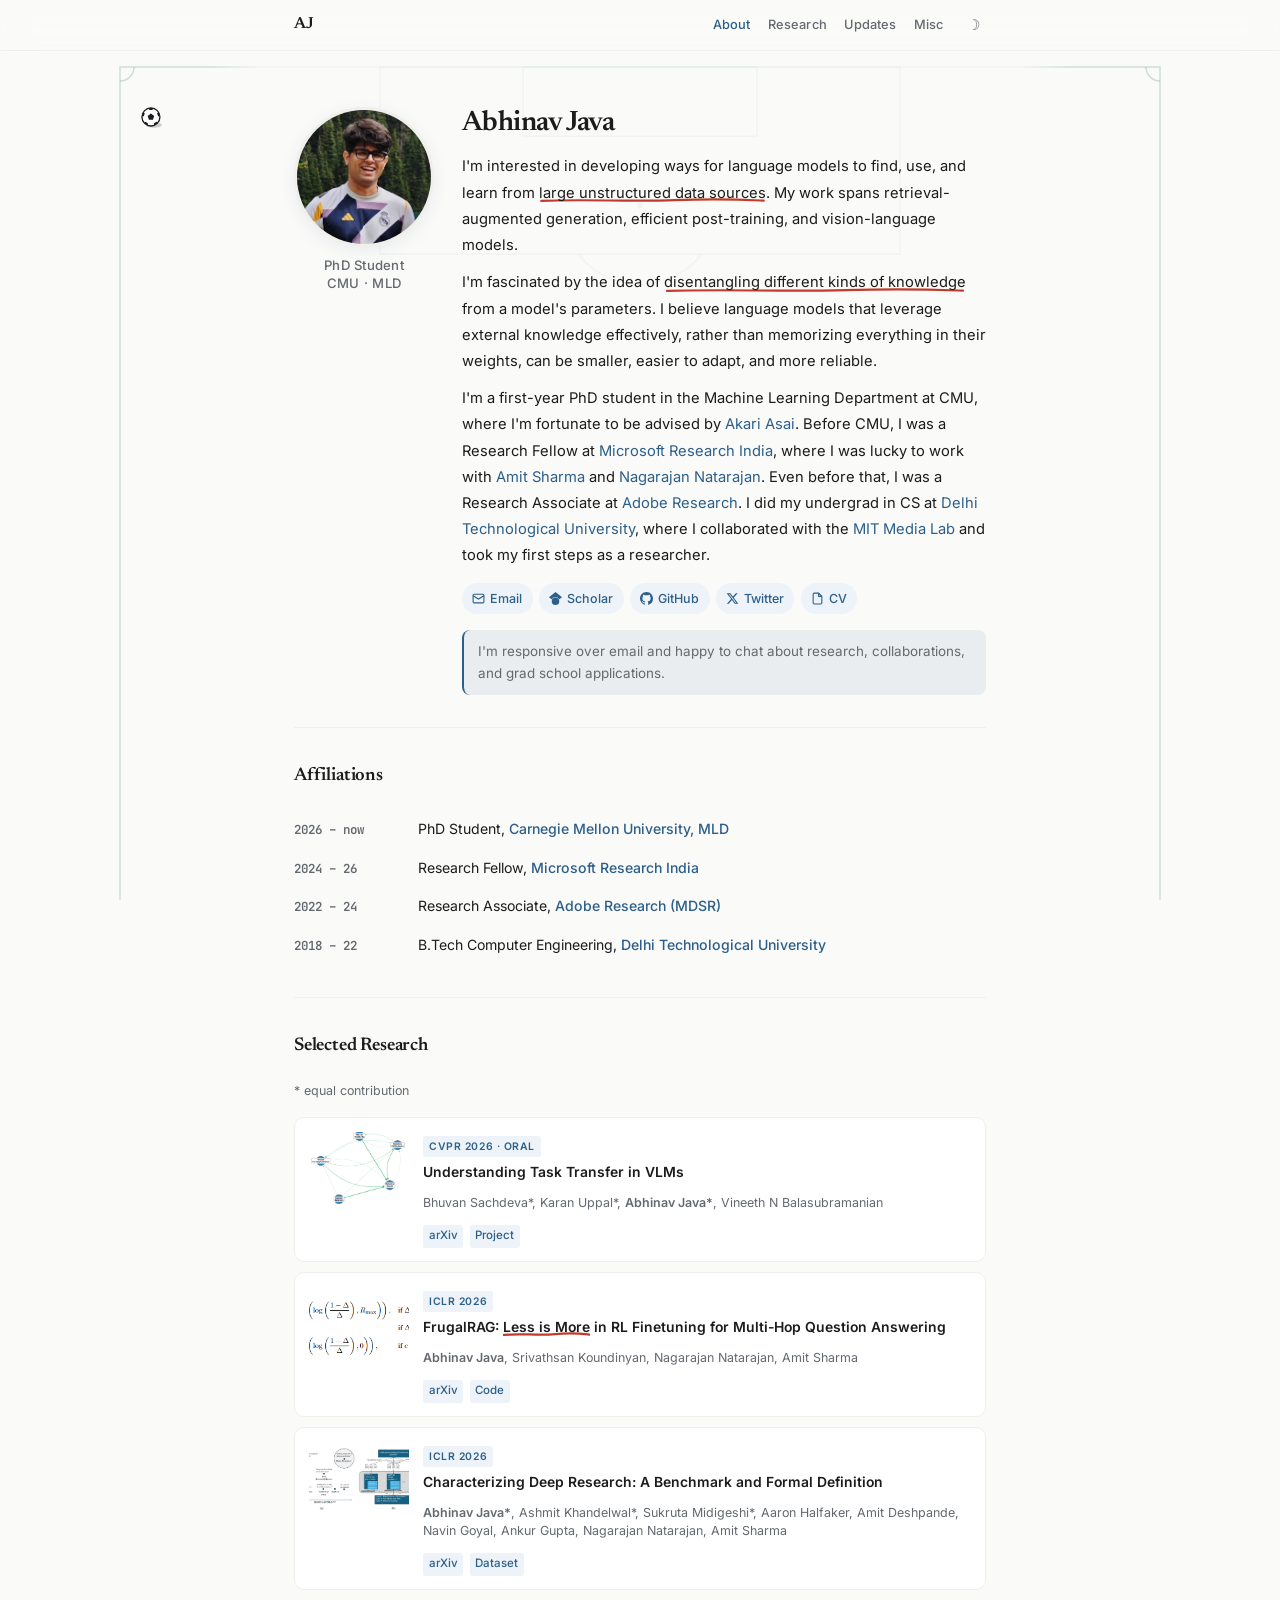
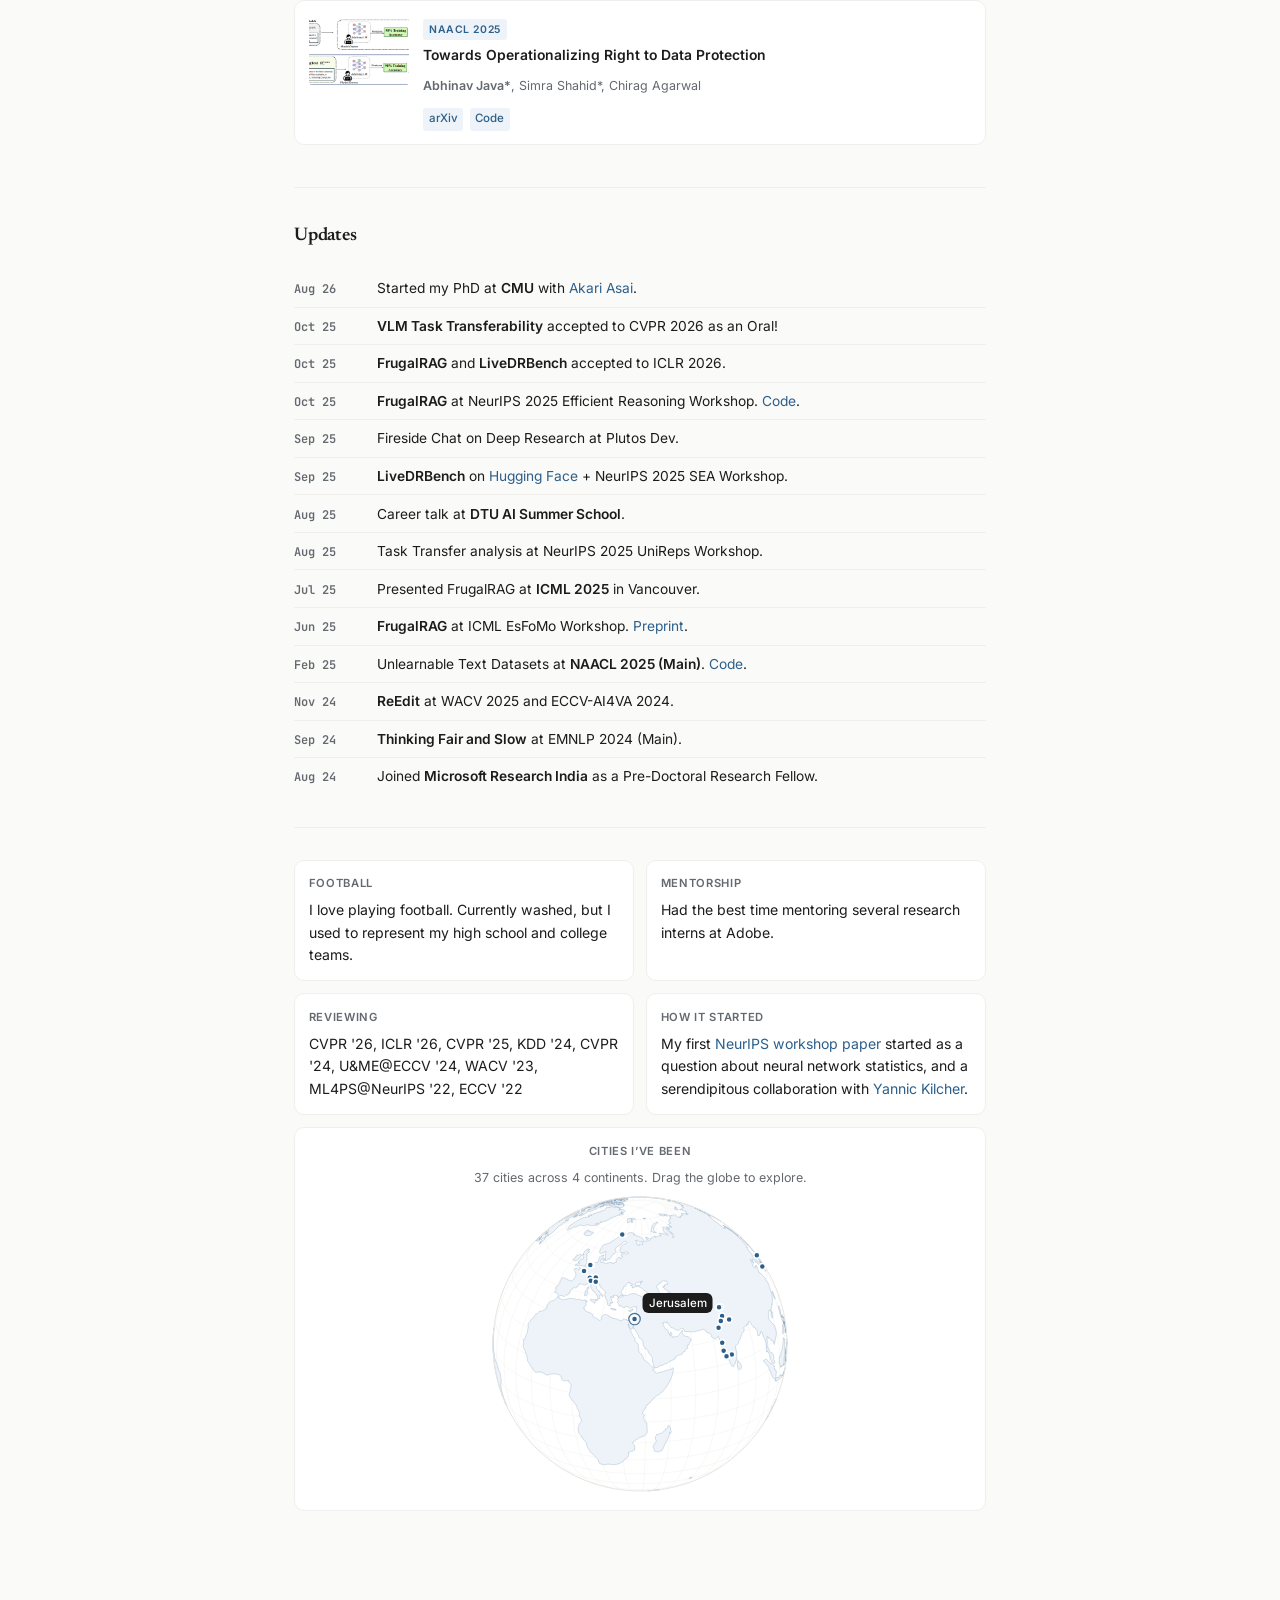
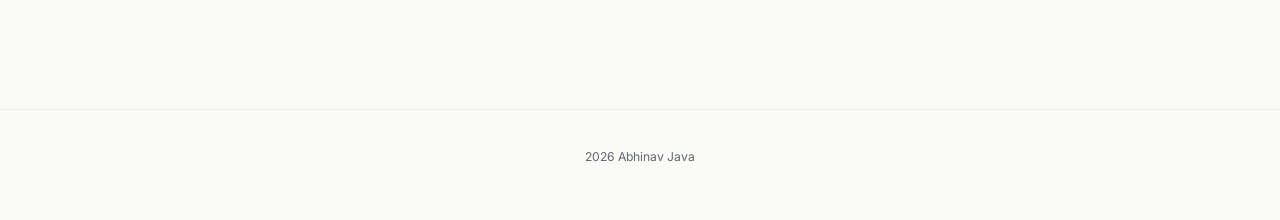
==== commit 1ecca926: "updates" ====
--- a/index.html
+++ b/index.html
@@ -17,7 +17,7 @@
     <link rel="manifest" href="images/site.webmanifest">
     <meta name="theme-color" content="#fafaf8">
 
-    <link rel="stylesheet" href="https://fonts.googleapis.com/css2?family=Newsreader:ital,opsz,wght@0,6..72,400;0,6..72,500;0,6..72,600;1,6..72,400&family=Inter:wght@400;500;600;700&family=JetBrains+Mono:wght@400&display=swap">
+    <link rel="stylesheet" href="https://fonts.googleapis.com/css2?family=Newsreader:ital,opsz,wght@0,6..72,400;0,6..72,500;0,6..72,600;1,6..72,400&family=Inter:wght@400;500;600;700&family=JetBrains+Mono:wght@400&family=Caveat:wght@500;600&display=swap">
     <link rel="stylesheet" href="assets/css/academicons.css"/>
 
     <style>
@@ -36,6 +36,9 @@
         --shadow-md: 0 4px 16px rgba(44, 95, 138, 0.08);
         --badge-bg: #edf3f8;
         --badge-text: #2c5f8a;
+        --pitch: #3d8a5c;
+        --r2: #c23b2a;
+        --mark-stroke: url("data:image/svg+xml,%3Csvg xmlns='http://www.w3.org/2000/svg' viewBox='0 0 200 10' preserveAspectRatio='none'%3E%3Cpath d='M2 6.5 C 40 3.5, 80 8, 120 5.2 S 175 4, 198 6' fill='none' stroke='%23c23b2a' stroke-width='2.2' stroke-linecap='round' vector-effect='non-scaling-stroke'/%3E%3C/svg%3E");
         --nav-glass: rgba(250, 250, 248, 0.82);
         --highlight-line: linear-gradient(90deg, #2c5f8a, #5a98c6, #2c5f8a);
         --serif: 'Newsreader', Georgia, 'Times New Roman', serif;
@@ -60,6 +63,9 @@
           --shadow-md: 0 4px 16px rgba(0,0,0,0.25);
           --badge-bg: #1a2a3a;
           --badge-text: #79b8ff;
+          --pitch: #56b07c;
+          --r2: #ff7a66;
+          --mark-stroke: url("data:image/svg+xml,%3Csvg xmlns='http://www.w3.org/2000/svg' viewBox='0 0 200 10' preserveAspectRatio='none'%3E%3Cpath d='M2 6.5 C 40 3.5, 80 8, 120 5.2 S 175 4, 198 6' fill='none' stroke='%23ff7a66' stroke-width='2.2' stroke-linecap='round' vector-effect='non-scaling-stroke'/%3E%3C/svg%3E");
           --nav-glass: rgba(13, 17, 23, 0.85);
           --highlight-line: linear-gradient(90deg, #79b8ff, #58a6ff, #79b8ff);
         }
@@ -78,6 +84,9 @@
         --shadow-md: 0 4px 16px rgba(0,0,0,0.25);
         --badge-bg: #1a2a3a;
         --badge-text: #79b8ff;
+        --pitch: #56b07c;
+        --r2: #ff7a66;
+        --mark-stroke: url("data:image/svg+xml,%3Csvg xmlns='http://www.w3.org/2000/svg' viewBox='0 0 200 10' preserveAspectRatio='none'%3E%3Cpath d='M2 6.5 C 40 3.5, 80 8, 120 5.2 S 175 4, 198 6' fill='none' stroke='%23ff7a66' stroke-width='2.2' stroke-linecap='round' vector-effect='non-scaling-stroke'/%3E%3C/svg%3E");
         --nav-glass: rgba(13, 17, 23, 0.85);
         --highlight-line: linear-gradient(90deg, #79b8ff, #58a6ff, #79b8ff);
       }
@@ -335,11 +344,45 @@
       .gallery-slot img { width: 100%; height: 100%; object-fit: cover; border-radius: 8px; }
       .gallery-ph { font-size: 0.75rem; color: var(--text-dim); opacity: 0.5; }
       @media (max-width: 600px) { .gallery-grid { grid-template-columns: 1fr 1fr; } }
+      /* ── Pitch (scroll background) ── */
+      #pitch { position: fixed; inset: 0; width: 100%; height: 100%; pointer-events: none; z-index: 0; }
+      main.col, .foot { position: relative; z-index: 1; }
+      main.col { padding-bottom: 150px; }  /* room in front of the goal for the finish */
+      .siuuu {
+        position: fixed; left: 0; top: 0; z-index: 50; pointer-events: none;
+        font-family: 'Caveat', 'Comic Sans MS', cursive; font-weight: 600;
+        font-size: 1.35rem; line-height: 1; color: var(--r2); white-space: nowrap;
+        text-shadow: 0 0 6px var(--bg), 0 0 12px var(--bg);
+      }
+      @media (max-width: 1000px) { .siuuu { font-size: 1.15rem; } }
+
+      /* ── Red pen underline on key phrases ── */
+      .mark {
+        background-image: var(--mark-stroke); background-repeat: no-repeat;
+        background-position: 0 100%; background-size: 100% 0.42em;
+        padding-bottom: 0.14em;
+      }
+      html.mark-ready .mark {
+        background-size: 0% 0.42em;
+        transition: background-size 0.8s cubic-bezier(.65,0,.35,1);
+      }
+      html.mark-ready .mark.on { background-size: 100% 0.42em; }
+
+      /* ── Places globe ── */
+      .places {
+        margin-top: 0.75rem; padding: 0.85rem 0.85rem 1rem; border-radius: 10px;
+        background: var(--surface); border: 1px solid var(--border-faint); text-align: center;
+      }
+      .places-sub { font-size: 0.78rem; color: var(--text-dim); margin: 0.05rem 0 0.4rem; }
+      .globe-wrap { width: 100%; max-width: 300px; aspect-ratio: 1; margin-inline: auto; }
+      #globe { display: block; width: 100%; height: 100%; cursor: grab; touch-action: pan-y; }
+      #globe.dragging { cursor: grabbing; }
     </style>
   </head>
 
   <body>
     <div class="progress-track"><div class="progress-bar" id="progressBar"></div></div>
+    <canvas id="pitch" aria-hidden="true"></canvas>
 
     <!-- ── Nav ── -->
     <nav class="nav">
@@ -371,13 +414,15 @@
             <h1>Abhinav Java</h1>
 
             <div class="hero-prose">
-              <p>I develop ways for language models to efficiently find, use, and learn from large unstructured data sources. My work spans retrieval-augmented generation, efficient post-training, and vision-language models.</p>
-
-              <p>Before CMU, I was a Research Fellow at <a href="https://www.microsoft.com/en-us/research/lab/microsoft-research-india/" target="_blank">Microsoft Research India</a> (with <a href="https://amitsharma.in/" target="_blank">Amit Sharma</a> and <a href="https://www.microsoft.com/en-us/research/people/nagarajn/" target="_blank">Nagarajan Natarajan</a>). Even before that, I worked as a Research Associate at <a href="https://adobe.mdsr.live/" target="_blank">Adobe Research</a>, and did an undergrad in CS at <a href="https://dtu.ac.in/" target="_blank">Delhi Technological University</a>. During my undergrad, I collaborated with the <a href="https://www.media.mit.edu/groups/camera-culture/overview/" target="_blank">MIT Media Lab</a>.</p>
+              <p>I'm interested in developing ways for language models to find, use, and learn from <span class="mark">large unstructured data sources</span>. My work spans retrieval-augmented generation, efficient post-training, and vision-language models.</p>
+
+              <p>I'm fascinated by the idea of <span class="mark">disentangling different kinds of knowledge</span> from a model's parameters. I believe language models that leverage external knowledge effectively, rather than memorizing everything in their weights, can be smaller, easier to adapt, and more reliable.</p>
+
+              <p>I'm a first-year PhD student in the Machine Learning Department at CMU, where I'm fortunate to be advised by <a href="https://akariasai.github.io/" target="_blank">Akari Asai</a>. Before CMU, I was a Research Fellow at <a href="https://www.microsoft.com/en-us/research/lab/microsoft-research-india/" target="_blank">Microsoft Research India</a>, where I was lucky to work with <a href="https://amitsharma.in/" target="_blank">Amit Sharma</a> and <a href="https://www.microsoft.com/en-us/research/people/nagarajn/" target="_blank">Nagarajan Natarajan</a>. Even before that, I was a Research Associate at <a href="https://adobe.mdsr.live/" target="_blank">Adobe Research</a>. I did my undergrad in CS at <a href="https://dtu.ac.in/" target="_blank">Delhi Technological University</a>, where I collaborated with the <a href="https://www.media.mit.edu/groups/camera-culture/overview/" target="_blank">MIT Media Lab</a> and took my first steps as a researcher.</p>
             </div>
 
             <div class="pill-row">
-              <a class="pill" href="mailto:java.abhinav99@gmail.com">
+              <a class="pill" href="mailto:ajava@andrew.cmu.edu">
                 <svg viewBox="0 0 24 24" fill="none" stroke="currentColor" stroke-width="2"><rect x="2" y="4" width="20" height="16" rx="2"/><path d="M22 7l-10 6L2 7"/></svg>
                 Email
               </a>
@@ -451,7 +496,7 @@
           <img class="paper-img" src="images/nicons/frugalrag.png" alt="">
           <div class="paper-body">
             <span class="paper-venue">ICLR 2026</span>
-            <p class="paper-title">FrugalRAG: Less is More in RL Finetuning for Multi-Hop Question Answering</p>
+            <p class="paper-title">FrugalRAG: <span class="mark">Less is More</span> in RL Finetuning for Multi-Hop Question Answering</p>
             <p class="paper-auth"><strong>Abhinav Java</strong>, Srivathsan Koundinyan, Nagarajan Natarajan, Amit Sharma</p>
             <div class="paper-acts">
               <a href="https://arxiv.org/abs/2507.07634" target="_blank">arXiv</a>
@@ -486,6 +531,7 @@
           </div>
         </div>
 
+        <!-- Older papers (hidden; remove the comment markers to show them again)
         <div class="paper">
           <img class="paper-img" src="images/nicons/reedit.png" alt="">
           <div class="paper-body">
@@ -549,12 +595,14 @@
             </div>
           </div>
         </div>
+        -->
       </section>
 
       <!-- ═══════════ NEWS ═══════════ -->
       <section class="section" id="news">
         <h2 class="section-head">Updates</h2>
         <div class="news">
+          <div class="news-row"><span class="news-when">Aug 26</span><div class="news-what">Started my PhD at <strong>CMU</strong> with <a href="https://akariasai.github.io/" target="_blank">Akari Asai</a>.</div></div>
           <div class="news-row"><span class="news-when">Oct 25</span><div class="news-what"><strong>VLM Task Transferability</strong> accepted to CVPR 2026 as an Oral!</div></div>
           <div class="news-row"><span class="news-when">Oct 25</span><div class="news-what"><strong>FrugalRAG</strong> and <strong>LiveDRBench</strong> accepted to ICLR 2026.</div></div>
           <div class="news-row"><span class="news-when">Oct 25</span><div class="news-what"><strong>FrugalRAG</strong> at NeurIPS 2025 Efficient Reasoning Workshop. <a href="https://github.com/microsoft/FrugalRAG" target="_blank">Code</a>.</div></div>
@@ -573,11 +621,10 @@
 
       <!-- ═══════════ MISC ═══════════ -->
       <section class="section" id="misc">
-        <h2 class="section-head">Beyond the lab</h2>
         <div class="misc-grid">
           <div class="misc-card">
             <div class="misc-label">Football</div>
-            <div class="misc-val">I've played my whole life. Currently washed but used represent my high school and college teams.</div>
+            <div class="misc-val">I love playing football. Currently washed, but I used to represent my high school and college teams.</div>
           </div>
           <div class="misc-card">
             <div class="misc-label">Mentorship</div>
@@ -589,8 +636,14 @@
           </div>
           <div class="misc-card">
             <div class="misc-label">How it started</div>
-            <div class="misc-val">My first NeurIPS workshop paper started as a question about neural network statistics, and a serendipitous collaboration with <a href="https://www.youtube.com/@YannicKilcher" target="_blank">Yannic Kilcher</a>.</div>
-          </div>
+            <div class="misc-val">My first <a href="https://arxiv.org/abs/2102.03313" target="_blank">NeurIPS workshop paper</a> started as a question about neural network statistics, and a serendipitous collaboration with <a href="https://www.youtube.com/@YannicKilcher" target="_blank">Yannic Kilcher</a>.</div>
+          </div>
+        </div>
+        <div class="places" id="places">
+          <div class="misc-label">Cities I&rsquo;ve been</div>
+          <p class="places-sub">37 cities across 4 continents. Drag the globe to explore.</p>
+          <div class="globe-wrap" id="globeWrap"><canvas id="globe" role="img" aria-label="Globe marking 37 cities I have travelled to"></canvas></div>
+          <script type="application/json" id="placesData">[["Delhi",28.61,77.21],["Bengaluru",12.97,77.59],["Pune",18.52,73.86],["Goa",15.4,73.9],["Mangalore",12.91,74.86],["Spiti",32.23,78.07],["Kullu",31.96,77.11],["Manali",32.24,77.19],["Jaipur",26.91,75.79],["Udaipur",24.59,73.71],["Kanpur",26.45,80.33],["Paris",48.86,2.35],["Amsterdam",52.37,4.9],["Utrecht",52.09,5.12],["Rotterdam",51.92,4.48],["Interlaken",46.69,7.86],["Grindelwald",46.62,8.04],["Lauterbrunnen",46.59,7.91],["Innsbruck",47.27,11.4],["Milan",45.46,9.19],["Venice",45.44,12.32],["Tromsø",69.65,18.96],["Senjahopen",69.48,17.55],["San Francisco",37.77,-122.42],["Los Angeles",34.05,-118.24],["San Diego",32.72,-117.16],["Vancouver",49.28,-123.12],["Whistler",50.12,-122.95],["Pittsburgh",40.44,-79.99],["New York City",40.71,-74.01],["Kimbolton",40.06,-81.58],["Tokyo",35.68,139.69],["Fukuoka",33.59,130.4],["Tel Aviv",32.09,34.78],["Jerusalem",31.77,35.21],["Rio de Janeiro",-22.91,-43.17],["São Paulo",-23.55,-46.63]]</script>
         </div>
       </section>
 
@@ -671,6 +724,315 @@
     </script>
 
     <!-- Analytics (preserved from original) -->
+    <script src="assets/js/globe-lib.min.js"></script>
+    <script src="assets/js/land-110m.js"></script>
+    <script>
+    /* ── Pitch: faint football pitch behind the page, a ball passed down as you scroll ── */
+    (function(){
+      var cv = document.getElementById('pitch');
+      if (!cv || !cv.getContext) return;
+      var ctx = cv.getContext('2d'), root = document.documentElement;
+      var main = document.querySelector('main'), foot = document.querySelector('.foot');
+      var reduce = window.matchMedia('(prefers-reduced-motion: reduce)').matches;
+      var W = 0, H = 0, raf = 0, goalAt = 0;
+      var siu = document.createElement('div');
+      siu.className = 'siuuu'; siu.setAttribute('aria-hidden', 'true'); siu.textContent = 'SIUUU!';
+      siu.style.opacity = '0';
+      document.body.appendChild(siu);
+      function v(n){ return getComputedStyle(root).getPropertyValue(n).trim(); }
+      function clamp(x,a,b){ return Math.min(b, Math.max(a, x)); }
+      function ease(p){ return p*p*(3-2*p); }
+      function lerp(a,b,t){ return a+(b-a)*t; }
+      function resize(){
+        var d = Math.min(window.devicePixelRatio || 1, 2);
+        W = window.innerWidth; H = window.innerHeight;
+        cv.width = Math.round(W*d); cv.height = Math.round(H*d);
+        ctx.setTransform(d,0,0,d,0,0);
+      }
+      function ballDoc(q, y0, y1){
+        var y = y0 + 50 + q*(y1 - y0 - 50), x;
+        if (W > 1000) {
+          var reach = Math.min(W/2 - 40, 370 + (W/2 - 370)*0.45);
+          x = W/2 + Math.tanh(3*Math.sin(q*Math.PI*7 - Math.PI/2))*reach*(1 - Math.pow(q, 8));
+        } else {
+          x = W/2 + Math.tanh(5*Math.sin(q*Math.PI*9 - Math.PI/2))*(W/2 - 12)*(1 - Math.pow(q, 8));
+        }
+        return [x, y];
+      }
+      function drawBall(x, y, r, rot){
+        ctx.globalAlpha = 0.18; ctx.fillStyle = '#000';
+        ctx.beginPath(); ctx.ellipse(x+3, y+r*0.9, r*0.9, r*0.3, 0, 0, 6.283); ctx.fill();
+        ctx.globalAlpha = 1; ctx.fillStyle = '#fff'; ctx.strokeStyle = '#1c1c1c'; ctx.lineWidth = 1.3;
+        ctx.beginPath(); ctx.arc(x, y, r, 0, 6.283); ctx.fill(); ctx.stroke();
+        ctx.save(); ctx.beginPath(); ctx.arc(x, y, r, 0, 6.283); ctx.clip();
+        ctx.translate(x, y); ctx.rotate(rot); ctx.fillStyle = '#1c1c1c';
+        function pent(cx, cy, s){ ctx.beginPath(); for (var i=0;i<5;i++){ var a=i*1.2566-1.5708; ctx.lineTo(cx+Math.cos(a)*s, cy+Math.sin(a)*s); } ctx.fill(); }
+        pent(0, 0, r*0.38);
+        for (var i=0;i<5;i++){ var a=i*1.2566-1.5708; pent(Math.cos(a)*r*1.02, Math.sin(a)*r*1.02, r*0.3); }
+        ctx.restore();
+      }
+      function draw(t){
+        ctx.clearRect(0, 0, W, H);
+        var sy = window.scrollY, max = Math.max(1, root.scrollHeight - H);
+        var y0 = main.offsetTop + 16, y1 = foot.offsetTop - 44;
+        var top = y0 - sy, bot = y1 - sy, mid = (top + bot)/2;
+        var L = W > 1000 ? Math.max(14, W/2 - 520) : 6, R = W - L, cx = W/2;
+        var pc = v('--pitch'), ink = v('--text'), red = v('--r2');
+
+        // markings
+        ctx.strokeStyle = pc; ctx.fillStyle = pc; ctx.globalAlpha = 0.24; ctx.lineWidth = 1.5;
+        ctx.strokeRect(L, top, R-L, bot-top);
+        ctx.beginPath(); ctx.moveTo(L, mid); ctx.lineTo(R, mid); ctx.stroke();
+        ctx.beginPath(); ctx.arc(cx, mid, Math.min(110, W*0.22), 0, 6.283); ctx.stroke();
+        ctx.beginPath(); ctx.arc(cx, mid, 3, 0, 6.283); ctx.fill();
+        var bw = Math.min(R-L-20, 520), sw = bw*0.45, pd = Math.min(190, bw*0.36), sd = pd*0.37, spot = pd*0.74, dr = pd*0.42;
+        var da = Math.acos(clamp((pd - spot)/dr, -1, 1));
+        [[top, 1], [bot, -1]].forEach(function(e){
+          var yy = e[0], k = e[1];
+          ctx.strokeRect(cx - bw/2, yy, bw, pd*k);
+          ctx.strokeRect(cx - sw/2, yy, sw, sd*k);
+          ctx.beginPath(); ctx.arc(cx, yy + spot*k, 3, 0, 6.283); ctx.fill();
+          var c = k > 0 ? Math.PI/2 : -Math.PI/2;
+          ctx.beginPath(); ctx.arc(cx, yy + spot*k, dr, c - da, c + da); ctx.stroke();
+        });
+        [[L, top, 0], [R, top, Math.PI/2], [R, bot, Math.PI], [L, bot, -Math.PI/2]].forEach(function(c){
+          ctx.beginPath(); ctx.arc(c[0], c[1], 14, c[2], c[2] + Math.PI/2); ctx.stroke();
+        });
+
+        // fade the markings under the text column so reading stays easy
+        var half = Math.min(W, 740)/2 + 12, feather = 48;
+        var fade = ctx.createLinearGradient(cx - half - feather, 0, cx + half + feather, 0);
+        var e = feather/(2*(half + feather));
+        fade.addColorStop(0, 'rgba(0,0,0,0)');
+        fade.addColorStop(e, 'rgba(0,0,0,0.8)');
+        fade.addColorStop(1 - e, 'rgba(0,0,0,0.8)');
+        fade.addColorStop(1, 'rgba(0,0,0,0)');
+        ctx.save();
+        ctx.globalAlpha = 1; ctx.globalCompositeOperation = 'destination-out';
+        ctx.fillStyle = fade; ctx.fillRect(cx - half - feather, 0, 2*(half + feather), H);
+        ctx.restore();
+
+        // ball position (scroll driven); into the net at the very end
+        var q = clamp(sy/max, 0, 1), r = W > 1000 ? 9 : 7;
+        var b = ballDoc(q, y0, y1), bx = b[0], by = b[1] - sy;
+        var gw = Math.min(150, (R-L)*0.3), gy = bot;
+        if (q > 0.985) {
+          var g = ease((q - 0.985)/0.015);
+          bx = lerp(bx, cx, g); by = lerp(by, gy + 13, g);
+          if (q > 0.997 && !goalAt) goalAt = t || 1;
+        } else goalAt = 0;
+
+        // goal + net (ripples after a goal)
+        var since = goalAt ? (t - goalAt) : 0;
+        var amp = (goalAt && !reduce) ? 7*Math.exp(-since/500) : 0;
+        ctx.globalAlpha = 0.5; ctx.strokeStyle = ink; ctx.lineWidth = 2;
+        ctx.strokeRect(cx - gw/2, gy, gw, 26);
+        ctx.globalAlpha = 0.22; ctx.lineWidth = 0.8;
+        for (var x = cx - gw/2; x <= cx + gw/2; x += 10) {
+          ctx.beginPath(); ctx.moveTo(x, gy);
+          ctx.quadraticCurveTo(x, gy + 13 + Math.sin(x*0.2 + since*0.02)*amp, x, gy + 26); ctx.stroke();
+        }
+        for (var y = gy; y <= gy + 26; y += 8) {
+          ctx.beginPath(); ctx.moveTo(cx - gw/2, y);
+          ctx.quadraticCurveTo(cx, y + Math.sin(since*0.02)*amp, cx + gw/2, y); ctx.stroke();
+        }
+
+        // pass trail
+        ctx.globalAlpha = 0.35; ctx.strokeStyle = pc; ctx.setLineDash([4, 6]); ctx.lineWidth = 1.4;
+        ctx.beginPath();
+        for (var s = Math.max(0, q - 0.12), first = true; s <= Math.min(q, 0.985); s += 0.002) {
+          var p = ballDoc(s, y0, y1);
+          if (first) { ctx.moveTo(p[0], p[1] - sy); first = false; } else ctx.lineTo(p[0], p[1] - sy);
+        }
+        ctx.stroke(); ctx.setLineDash([]);
+
+        drawBall(bx, by, r, (sy/r) % 6.283);
+
+        // SIUUU (a DOM element so it sits above the content cards)
+        if (goalAt) {
+          var pop = reduce ? 1 : ease(clamp(since/350, 0, 1));
+          siu.style.left = cx + 'px';
+          siu.style.top = (gy - (W > 1000 ? 26 : 22)) + 'px';
+          siu.style.opacity = pop;
+          siu.style.transform = 'translate(-50%, -50%) rotate(-4deg) scale(' + (0.6 + 0.4*pop) + ')';
+        } else if (siu.style.opacity !== '0') {
+          siu.style.opacity = '0';
+        }
+        ctx.globalAlpha = 1;
+        return goalAt && !reduce && since < 2500;
+      }
+      function schedule(){
+        if (raf) return;
+        raf = requestAnimationFrame(function(t){ raf = 0; if (draw(t)) schedule(); });
+      }
+      resize();
+      window.addEventListener('scroll', schedule, {passive:true});
+      window.addEventListener('resize', function(){ resize(); schedule(); });
+      window.addEventListener('load', schedule);
+      if (window.ResizeObserver) new ResizeObserver(schedule).observe(document.body);
+      new MutationObserver(schedule).observe(root, {attributes:true, attributeFilter:['data-theme']});
+      if (document.fonts && document.fonts.ready) document.fonts.ready.then(schedule);
+      schedule();
+    })();
+
+    /* ── Red pen underlines: each one is drawn in full once you scroll to it ── */
+    (function(){
+      var marks = [].slice.call(document.querySelectorAll('.mark'));
+      if (!marks.length || window.matchMedia('(prefers-reduced-motion: reduce)').matches) return;
+      document.documentElement.classList.add('mark-ready');
+      var queue = [], busy = false, scrolled = false;
+      function drawNext(){
+        if (busy || !queue.length) return;
+        busy = true;
+        queue.shift().classList.add('on');
+        setTimeout(function(){ busy = false; drawNext(); }, 450);   // one stroke after another, in reading order
+      }
+      function check(){
+        var H = window.innerHeight;
+        marks = marks.filter(function(m){
+          var r = m.getBoundingClientRect();
+          var inFirstScreen = r.top + window.scrollY < H * 0.75;
+          var ready = inFirstScreen ? scrolled : r.top < H * 0.72;   // first-screen phrases wait for the first scroll
+          if (ready && r.bottom > 0) { queue.push(m); return false; }
+          if (r.bottom <= 0) { m.classList.add('on'); return false; } // jumped past it: just show it
+          return true;
+        });
+        drawNext();
+        if (!marks.length) { window.removeEventListener('scroll', onScroll); }
+      }
+      function onScroll(){ if (window.scrollY > 8) scrolled = true; check(); }
+      window.addEventListener('scroll', onScroll, {passive:true});
+      setTimeout(function(){ scrolled = true; check(); }, 2500);       // never leave the intro unmarked
+      check();
+    })();
+
+    /* ── Places globe ── */
+    (function(){
+      var wrap = document.getElementById('globeWrap'), cv = document.getElementById('globe');
+      var data = [];
+      try { data = JSON.parse(document.getElementById('placesData').textContent); } catch (err) {}
+      if (!cv || !data.length || !window.d3 || !d3.geoOrthographic || !window.topojson || !window.LAND_110M) {
+        var pl = document.getElementById('places'); if (pl) pl.hidden = true;
+        return;
+      }
+      var P = data.map(function(d){ return [d[2], d[1]]; });
+      var land = topojson.feature(LAND_110M, LAND_110M.objects.land);
+      var ctx = cv.getContext('2d'), root = document.documentElement;
+      var proj = d3.geoOrthographic().clipAngle(90).precision(0.4), path = d3.geoPath(proj, ctx), grat = d3.geoGraticule10();
+      var reduce = window.matchMedia('(prefers-reduced-motion: reduce)').matches;
+      var size = 0, rot = [-40, -22, 0], target = null, drag = null, hover = -1, focus = -1;
+      var onscreen = true, raf = 0, last = 0, pts = [];
+      function v(n){ return getComputedStyle(root).getPropertyValue(n).trim(); }
+      function resize(){
+        var r = cv.getBoundingClientRect(), d = Math.min(window.devicePixelRatio || 1, 2);
+        size = r.width || 230;
+        cv.width = Math.round(size*d); cv.height = Math.round(size*d);
+        ctx.setTransform(d,0,0,d,0,0);
+        proj.translate([size/2, size/2]).scale(size/2 - 3);
+      }
+      function draw(t){
+        proj.rotate(rot);
+        var C = { s: v('--surface'), b: v('--border'), l: v('--badge-bg'), a: v('--accent'), t: v('--text') };
+        ctx.clearRect(0, 0, size, size);
+        ctx.beginPath(); path({type:'Sphere'}); ctx.fillStyle = C.s; ctx.fill();
+        ctx.beginPath(); path(grat); ctx.strokeStyle = C.b; ctx.globalAlpha = 0.55; ctx.lineWidth = 0.5; ctx.stroke();
+        ctx.globalAlpha = 1;
+        ctx.beginPath(); path(land); ctx.fillStyle = C.l; ctx.fill();
+        ctx.strokeStyle = C.a; ctx.globalAlpha = 0.3; ctx.lineWidth = 0.6; ctx.stroke(); ctx.globalAlpha = 1;
+        ctx.beginPath(); path({type:'Sphere'}); ctx.strokeStyle = C.b; ctx.lineWidth = 1; ctx.stroke();
+
+        var c = [-rot[0], -rot[1]], best = -1, bd = 9;
+        pts = P.map(function(p, i){
+          var d = d3.geoDistance(p, c);
+          if (d < bd) { bd = d; best = i; }
+          return { xy: proj(p), front: d < 1.52 };
+        });
+        pts.forEach(function(q, i){
+          if (!q.front) return;
+          var big = (i === hover || i === focus);
+          ctx.beginPath(); ctx.arc(q.xy[0], q.xy[1], big ? 4.5 : 3, 0, 6.283);
+          ctx.fillStyle = C.a; ctx.fill(); ctx.lineWidth = 1.5; ctx.strokeStyle = C.s; ctx.stroke();
+        });
+        var L = hover >= 0 ? hover : (focus >= 0 ? focus : (bd < 1.52 ? best : -1));
+        if (L >= 0 && pts[L].front) {
+          var x = pts[L].xy[0], y = pts[L].xy[1];
+          if (!reduce) {
+            var ph = (t % 1800)/1800;
+            ctx.beginPath(); ctx.arc(x, y, 4 + ph*12, 0, 6.283);
+            ctx.strokeStyle = C.a; ctx.globalAlpha = 1 - ph; ctx.lineWidth = 1.2; ctx.stroke(); ctx.globalAlpha = 1;
+          }
+          var name = data[L][0];
+          ctx.font = "500 11.5px Inter, system-ui, sans-serif";
+          var w = ctx.measureText(name).width + 12, h = 20;
+          var lx = Math.min(size - w - 2, Math.max(2, x + 8)), ly = Math.max(2, y - h - 6);
+          ctx.beginPath(); if (ctx.roundRect) ctx.roundRect(lx, ly, w, h, 6); else ctx.rect(lx, ly, w, h);
+          ctx.fillStyle = C.t; ctx.fill();
+          ctx.fillStyle = C.s; ctx.textBaseline = 'middle'; ctx.textAlign = 'left';
+          ctx.fillText(name, lx + 6, ly + h/2 + 0.5);
+        }
+      }
+      function loop(t){
+        raf = 0;
+        var dt = last ? Math.min(50, t - last) : 16; last = t;
+        if (target) {
+          var dl = ((target[0] - rot[0] + 540) % 360) - 180, dp = target[1] - rot[1];
+          rot[0] += dl*0.12; rot[1] += dp*0.12;
+          if (Math.abs(dl) < 0.1 && Math.abs(dp) < 0.1) { rot[0] = target[0]; rot[1] = target[1]; target = null; }
+        } else if (!drag && hover < 0 && focus < 0 && !reduce) {
+          rot[0] += dt*0.006;
+        }
+        draw(t);
+        if (onscreen && (!reduce || target)) raf = requestAnimationFrame(loop);
+        else last = 0;
+      }
+      function kick(){ if (!raf) raf = requestAnimationFrame(loop); }
+      function pick(e){
+        var r = cv.getBoundingClientRect(), x = e.clientX - r.left, y = e.clientY - r.top, bi = -1, bd = 144;
+        pts.forEach(function(q, i){
+          if (!q.front) return;
+          var dx = q.xy[0] - x, dy = q.xy[1] - y, d = dx*dx + dy*dy;
+          if (d < bd) { bd = d; bi = i; }
+        });
+        return bi;
+      }
+      function focusOn(i){
+        focus = i;
+        target = [-P[i][0], Math.max(-60, Math.min(60, -P[i][1]))];
+        kick();
+      }
+      cv.addEventListener('pointerdown', function(e){
+        drag = { x: e.clientX, y: e.clientY, r0: rot[0], r1: rot[1], moved: false };
+        try { cv.setPointerCapture(e.pointerId); } catch (err) {}
+        cv.classList.add('dragging');
+      });
+      cv.addEventListener('pointermove', function(e){
+        if (drag) {
+          var dx = e.clientX - drag.x, dy = e.clientY - drag.y;
+          if (Math.abs(dx) + Math.abs(dy) > 3) { drag.moved = true; focus = -1; target = null; }
+          rot[0] = drag.r0 + dx*0.4;
+          rot[1] = Math.max(-70, Math.min(70, drag.r1 - dy*0.4));
+          kick();
+        } else {
+          var h = pick(e);
+          if (h !== hover) { hover = h; cv.style.cursor = h >= 0 ? 'pointer' : ''; kick(); }
+        }
+      });
+      function end(e){
+        if (drag && !drag.moved && e.type === 'pointerup') { var i = pick(e); if (i >= 0) focusOn(i); }
+        drag = null; cv.classList.remove('dragging'); kick();
+      }
+      cv.addEventListener('pointerup', end);
+      cv.addEventListener('pointercancel', end);
+      cv.addEventListener('pointerleave', function(){ if (!drag && hover !== -1) { hover = -1; cv.style.cursor = ''; kick(); } });
+      if (window.IntersectionObserver) {
+        new IntersectionObserver(function(es){ onscreen = es[0].isIntersecting; if (onscreen) kick(); }).observe(cv);
+      }
+      window.addEventListener('resize', function(){ resize(); kick(); });
+      new MutationObserver(kick).observe(root, {attributes:true, attributeFilter:['data-theme']});
+      resize(); kick();
+    })();
+    </script>
+
     <script async src="https://www.googletagmanager.com/gtag/js?id=G-3CXTTZKE7K"></script>
     <script>window.dataLayer=window.dataLayer||[];function gtag(){dataLayer.push(arguments)}gtag('js',new Date());gtag('config','G-3CXTTZKE7K');</script>
     <script>var sc_project=12834493;var sc_invisible=1;var sc_security="6f019326";</script>
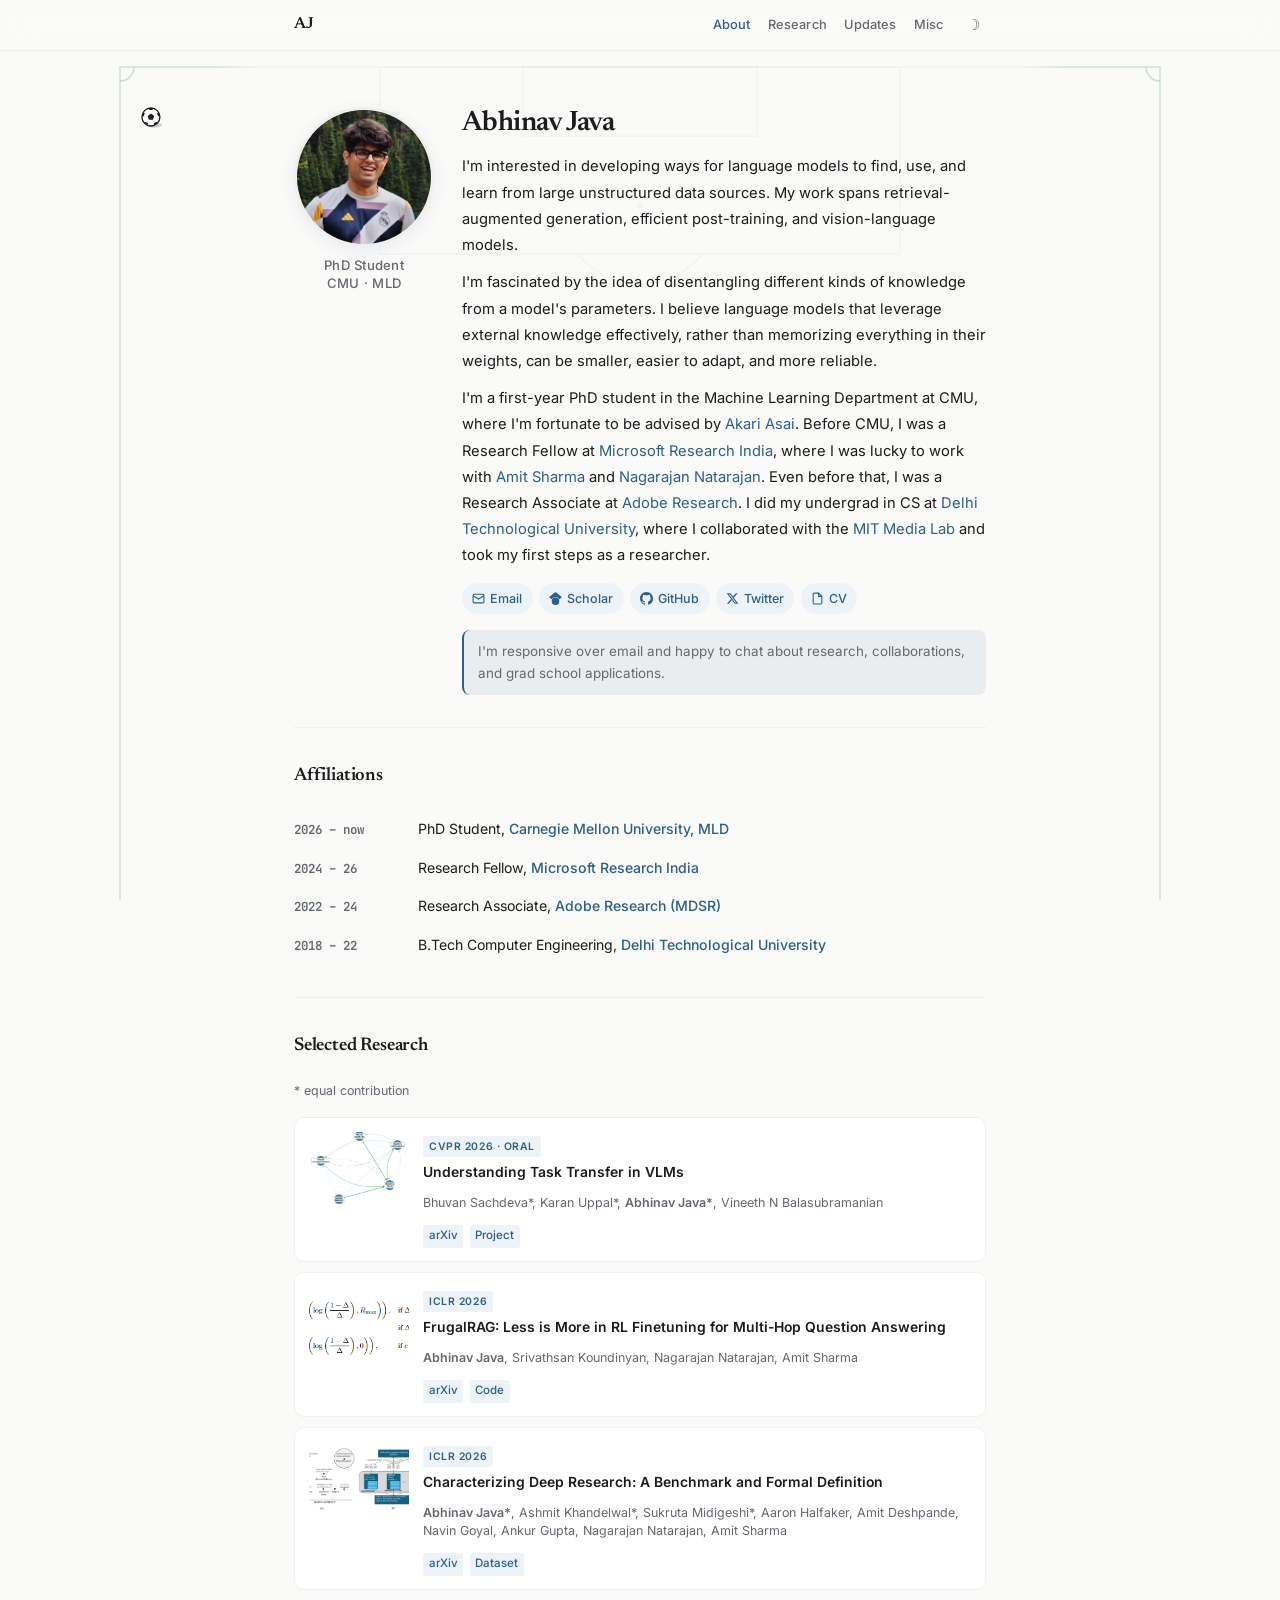
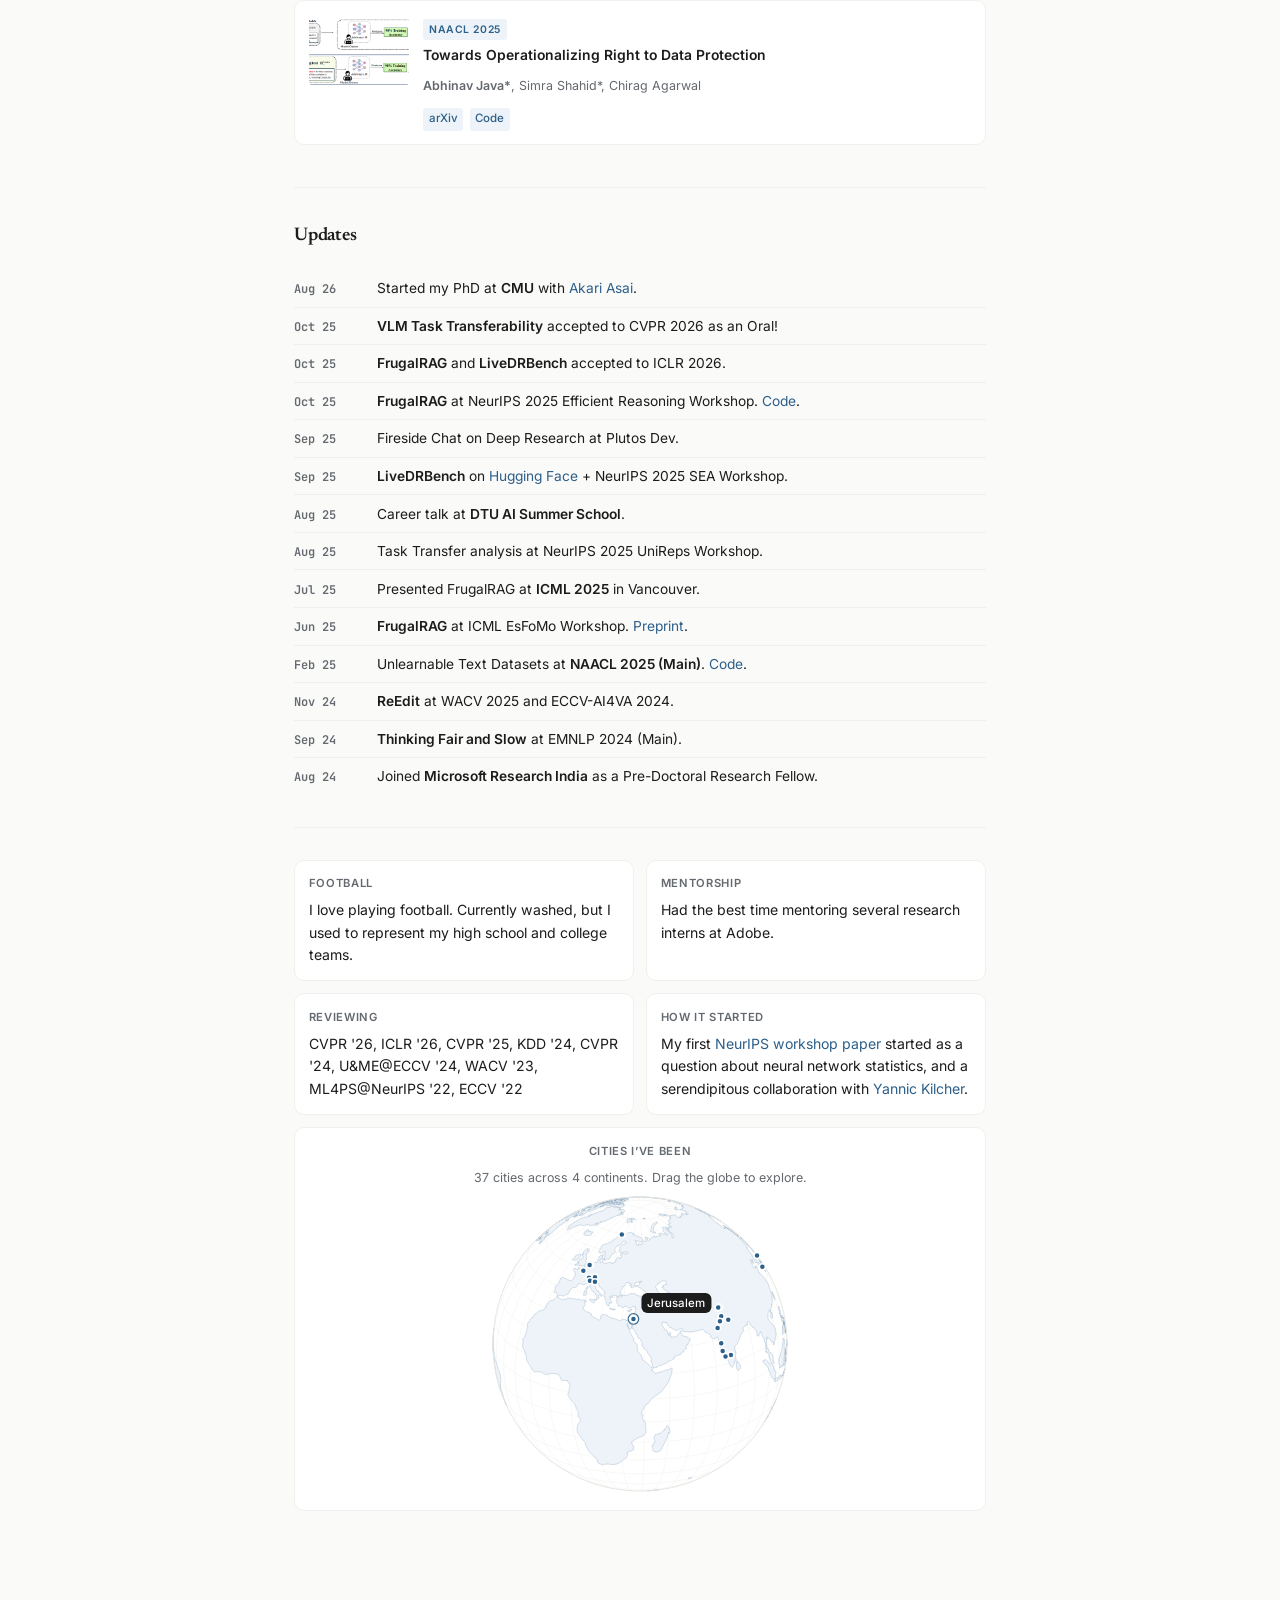
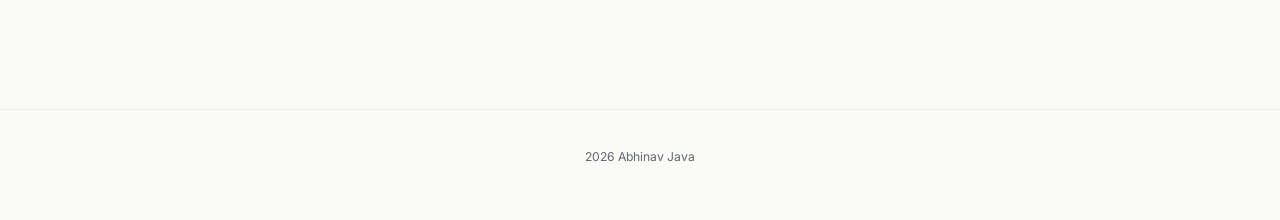
==== commit 76aacfc3: "Remove red underlines from key phrases Co-Authored-By: Claude Opus 5.5 <noreply@anthropic.com> Claud" ====
--- a/index.html
+++ b/index.html
@@ -38,7 +38,6 @@
         --badge-text: #2c5f8a;
         --pitch: #3d8a5c;
         --r2: #c23b2a;
-        --mark-stroke: url("data:image/svg+xml,%3Csvg xmlns='http://www.w3.org/2000/svg' viewBox='0 0 200 10' preserveAspectRatio='none'%3E%3Cpath d='M2 6.5 C 40 3.5, 80 8, 120 5.2 S 175 4, 198 6' fill='none' stroke='%23c23b2a' stroke-width='2.2' stroke-linecap='round' vector-effect='non-scaling-stroke'/%3E%3C/svg%3E");
         --nav-glass: rgba(250, 250, 248, 0.82);
         --highlight-line: linear-gradient(90deg, #2c5f8a, #5a98c6, #2c5f8a);
         --serif: 'Newsreader', Georgia, 'Times New Roman', serif;
@@ -65,7 +64,6 @@
           --badge-text: #79b8ff;
           --pitch: #56b07c;
           --r2: #ff7a66;
-          --mark-stroke: url("data:image/svg+xml,%3Csvg xmlns='http://www.w3.org/2000/svg' viewBox='0 0 200 10' preserveAspectRatio='none'%3E%3Cpath d='M2 6.5 C 40 3.5, 80 8, 120 5.2 S 175 4, 198 6' fill='none' stroke='%23ff7a66' stroke-width='2.2' stroke-linecap='round' vector-effect='non-scaling-stroke'/%3E%3C/svg%3E");
           --nav-glass: rgba(13, 17, 23, 0.85);
           --highlight-line: linear-gradient(90deg, #79b8ff, #58a6ff, #79b8ff);
         }
@@ -86,7 +84,6 @@
         --badge-text: #79b8ff;
         --pitch: #56b07c;
         --r2: #ff7a66;
-        --mark-stroke: url("data:image/svg+xml,%3Csvg xmlns='http://www.w3.org/2000/svg' viewBox='0 0 200 10' preserveAspectRatio='none'%3E%3Cpath d='M2 6.5 C 40 3.5, 80 8, 120 5.2 S 175 4, 198 6' fill='none' stroke='%23ff7a66' stroke-width='2.2' stroke-linecap='round' vector-effect='non-scaling-stroke'/%3E%3C/svg%3E");
         --nav-glass: rgba(13, 17, 23, 0.85);
         --highlight-line: linear-gradient(90deg, #79b8ff, #58a6ff, #79b8ff);
       }
@@ -356,18 +353,6 @@
       }
       @media (max-width: 1000px) { .siuuu { font-size: 1.15rem; } }
 
-      /* ── Red pen underline on key phrases ── */
-      .mark {
-        background-image: var(--mark-stroke); background-repeat: no-repeat;
-        background-position: 0 100%; background-size: 100% 0.42em;
-        padding-bottom: 0.14em;
-      }
-      html.mark-ready .mark {
-        background-size: 0% 0.42em;
-        transition: background-size 0.8s cubic-bezier(.65,0,.35,1);
-      }
-      html.mark-ready .mark.on { background-size: 100% 0.42em; }
-
       /* ── Places globe ── */
       .places {
         margin-top: 0.75rem; padding: 0.85rem 0.85rem 1rem; border-radius: 10px;
@@ -414,9 +399,9 @@
             <h1>Abhinav Java</h1>
 
             <div class="hero-prose">
-              <p>I'm interested in developing ways for language models to find, use, and learn from <span class="mark">large unstructured data sources</span>. My work spans retrieval-augmented generation, efficient post-training, and vision-language models.</p>
-
-              <p>I'm fascinated by the idea of <span class="mark">disentangling different kinds of knowledge</span> from a model's parameters. I believe language models that leverage external knowledge effectively, rather than memorizing everything in their weights, can be smaller, easier to adapt, and more reliable.</p>
+              <p>I'm interested in developing ways for language models to find, use, and learn from large unstructured data sources. My work spans retrieval-augmented generation, efficient post-training, and vision-language models.</p>
+
+              <p>I'm fascinated by the idea of disentangling different kinds of knowledge from a model's parameters. I believe language models that leverage external knowledge effectively, rather than memorizing everything in their weights, can be smaller, easier to adapt, and more reliable.</p>
 
               <p>I'm a first-year PhD student in the Machine Learning Department at CMU, where I'm fortunate to be advised by <a href="https://akariasai.github.io/" target="_blank">Akari Asai</a>. Before CMU, I was a Research Fellow at <a href="https://www.microsoft.com/en-us/research/lab/microsoft-research-india/" target="_blank">Microsoft Research India</a>, where I was lucky to work with <a href="https://amitsharma.in/" target="_blank">Amit Sharma</a> and <a href="https://www.microsoft.com/en-us/research/people/nagarajn/" target="_blank">Nagarajan Natarajan</a>. Even before that, I was a Research Associate at <a href="https://adobe.mdsr.live/" target="_blank">Adobe Research</a>. I did my undergrad in CS at <a href="https://dtu.ac.in/" target="_blank">Delhi Technological University</a>, where I collaborated with the <a href="https://www.media.mit.edu/groups/camera-culture/overview/" target="_blank">MIT Media Lab</a> and took my first steps as a researcher.</p>
             </div>
@@ -496,7 +481,7 @@
           <img class="paper-img" src="images/nicons/frugalrag.png" alt="">
           <div class="paper-body">
             <span class="paper-venue">ICLR 2026</span>
-            <p class="paper-title">FrugalRAG: <span class="mark">Less is More</span> in RL Finetuning for Multi-Hop Question Answering</p>
+            <p class="paper-title">FrugalRAG: Less is More in RL Finetuning for Multi-Hop Question Answering</p>
             <p class="paper-auth"><strong>Abhinav Java</strong>, Srivathsan Koundinyan, Nagarajan Natarajan, Amit Sharma</p>
             <div class="paper-acts">
               <a href="https://arxiv.org/abs/2507.07634" target="_blank">arXiv</a>
@@ -873,37 +858,6 @@
       new MutationObserver(schedule).observe(root, {attributes:true, attributeFilter:['data-theme']});
       if (document.fonts && document.fonts.ready) document.fonts.ready.then(schedule);
       schedule();
-    })();
-
-    /* ── Red pen underlines: each one is drawn in full once you scroll to it ── */
-    (function(){
-      var marks = [].slice.call(document.querySelectorAll('.mark'));
-      if (!marks.length || window.matchMedia('(prefers-reduced-motion: reduce)').matches) return;
-      document.documentElement.classList.add('mark-ready');
-      var queue = [], busy = false, scrolled = false;
-      function drawNext(){
-        if (busy || !queue.length) return;
-        busy = true;
-        queue.shift().classList.add('on');
-        setTimeout(function(){ busy = false; drawNext(); }, 450);   // one stroke after another, in reading order
-      }
-      function check(){
-        var H = window.innerHeight;
-        marks = marks.filter(function(m){
-          var r = m.getBoundingClientRect();
-          var inFirstScreen = r.top + window.scrollY < H * 0.75;
-          var ready = inFirstScreen ? scrolled : r.top < H * 0.72;   // first-screen phrases wait for the first scroll
-          if (ready && r.bottom > 0) { queue.push(m); return false; }
-          if (r.bottom <= 0) { m.classList.add('on'); return false; } // jumped past it: just show it
-          return true;
-        });
-        drawNext();
-        if (!marks.length) { window.removeEventListener('scroll', onScroll); }
-      }
-      function onScroll(){ if (window.scrollY > 8) scrolled = true; check(); }
-      window.addEventListener('scroll', onScroll, {passive:true});
-      setTimeout(function(){ scrolled = true; check(); }, 2500);       // never leave the intro unmarked
-      check();
     })();
 
     /* ── Places globe ── */
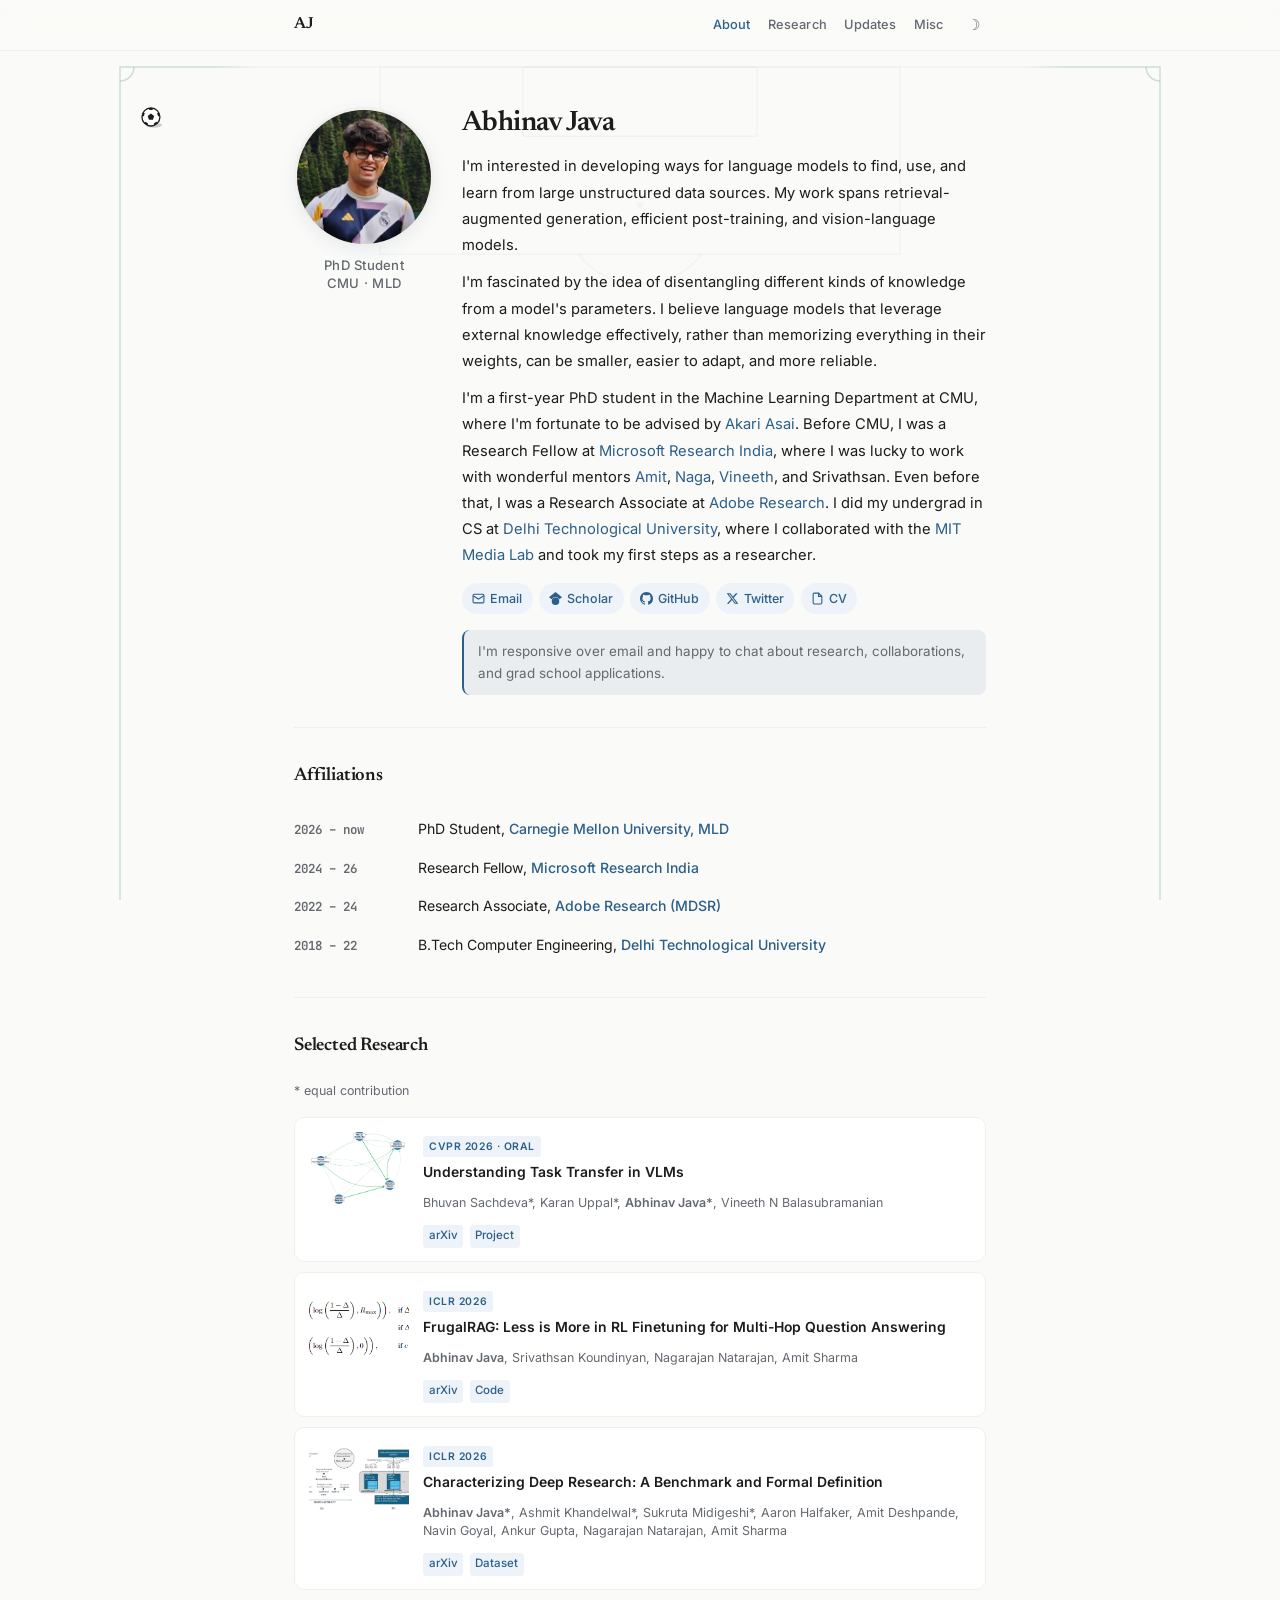
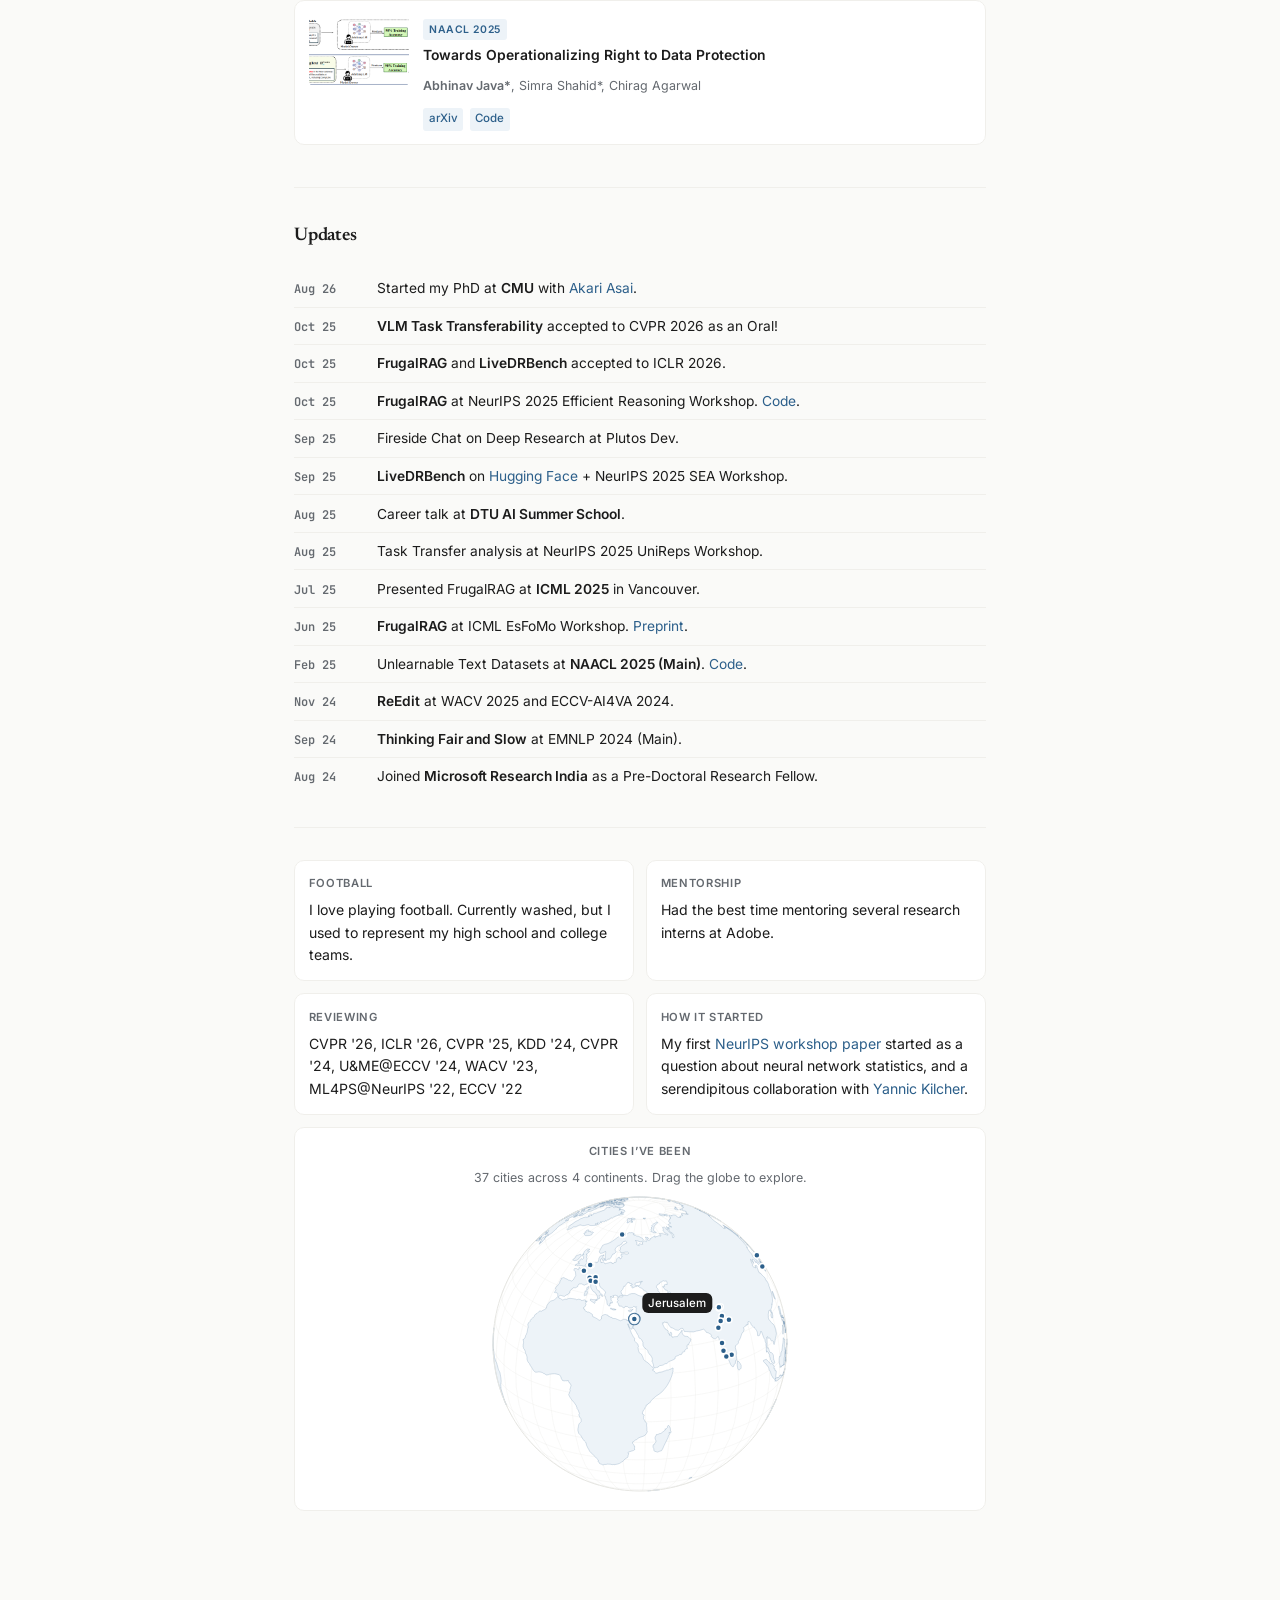
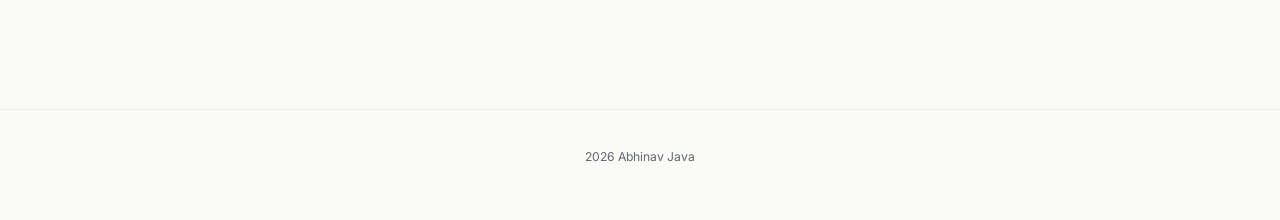
==== commit 8fe9ce78: "Thank MSR India mentors in the bio Co-Authored-By: Claude Opus 5.5 <noreply@anthropic.com> Claude-Se" ====
--- a/index.html
+++ b/index.html
@@ -403,7 +403,7 @@
 
               <p>I'm fascinated by the idea of disentangling different kinds of knowledge from a model's parameters. I believe language models that leverage external knowledge effectively, rather than memorizing everything in their weights, can be smaller, easier to adapt, and more reliable.</p>
 
-              <p>I'm a first-year PhD student in the Machine Learning Department at CMU, where I'm fortunate to be advised by <a href="https://akariasai.github.io/" target="_blank">Akari Asai</a>. Before CMU, I was a Research Fellow at <a href="https://www.microsoft.com/en-us/research/lab/microsoft-research-india/" target="_blank">Microsoft Research India</a>, where I was lucky to work with <a href="https://amitsharma.in/" target="_blank">Amit Sharma</a> and <a href="https://www.microsoft.com/en-us/research/people/nagarajn/" target="_blank">Nagarajan Natarajan</a>. Even before that, I was a Research Associate at <a href="https://adobe.mdsr.live/" target="_blank">Adobe Research</a>. I did my undergrad in CS at <a href="https://dtu.ac.in/" target="_blank">Delhi Technological University</a>, where I collaborated with the <a href="https://www.media.mit.edu/groups/camera-culture/overview/" target="_blank">MIT Media Lab</a> and took my first steps as a researcher.</p>
+              <p>I'm a first-year PhD student in the Machine Learning Department at CMU, where I'm fortunate to be advised by <a href="https://akariasai.github.io/" target="_blank">Akari Asai</a>. Before CMU, I was a Research Fellow at <a href="https://www.microsoft.com/en-us/research/lab/microsoft-research-india/" target="_blank">Microsoft Research India</a>, where I was lucky to work with wonderful mentors <a href="https://amitsharma.in/" target="_blank">Amit</a>, <a href="https://www.microsoft.com/en-us/research/people/nagarajn/" target="_blank">Naga</a>, <a href="https://people.iith.ac.in/vineethnb/" target="_blank">Vineeth</a>, and Srivathsan. Even before that, I was a Research Associate at <a href="https://adobe.mdsr.live/" target="_blank">Adobe Research</a>. I did my undergrad in CS at <a href="https://dtu.ac.in/" target="_blank">Delhi Technological University</a>, where I collaborated with the <a href="https://www.media.mit.edu/groups/camera-culture/overview/" target="_blank">MIT Media Lab</a> and took my first steps as a researcher.</p>
             </div>
 
             <div class="pill-row">
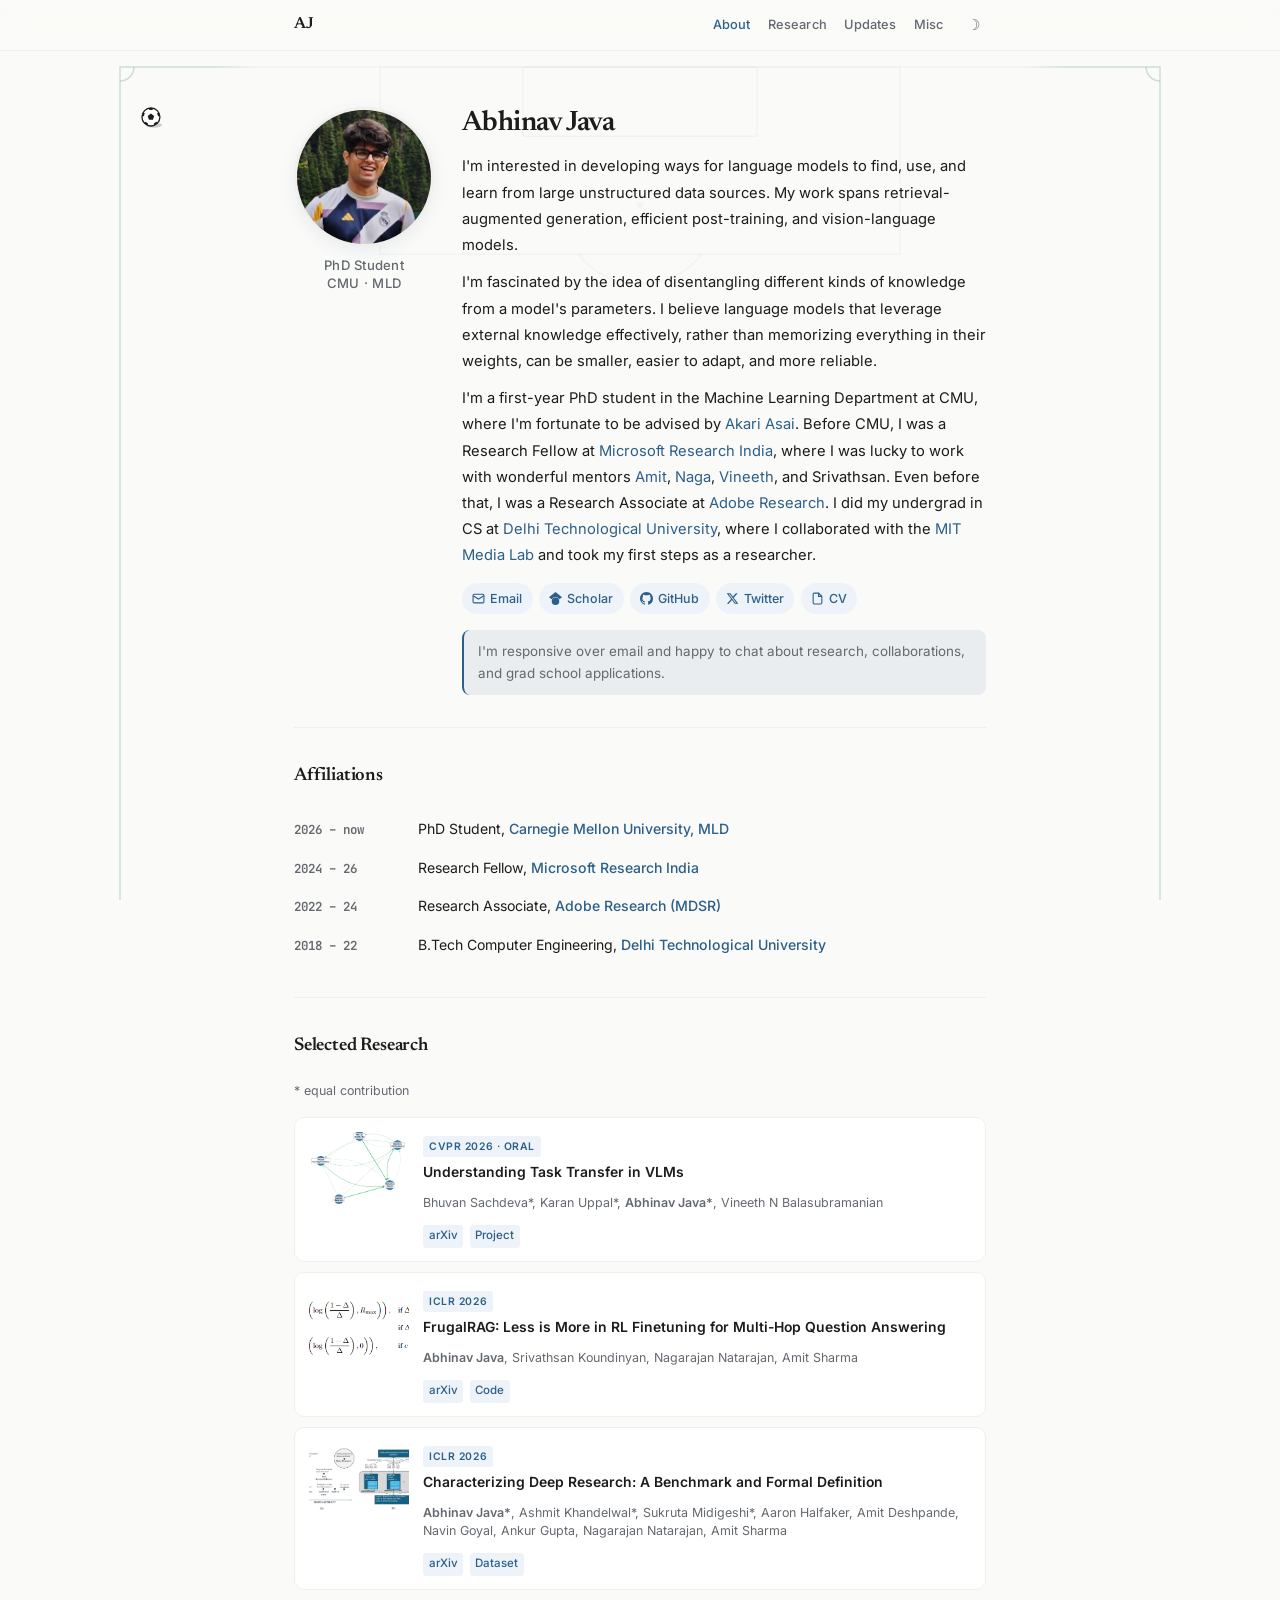
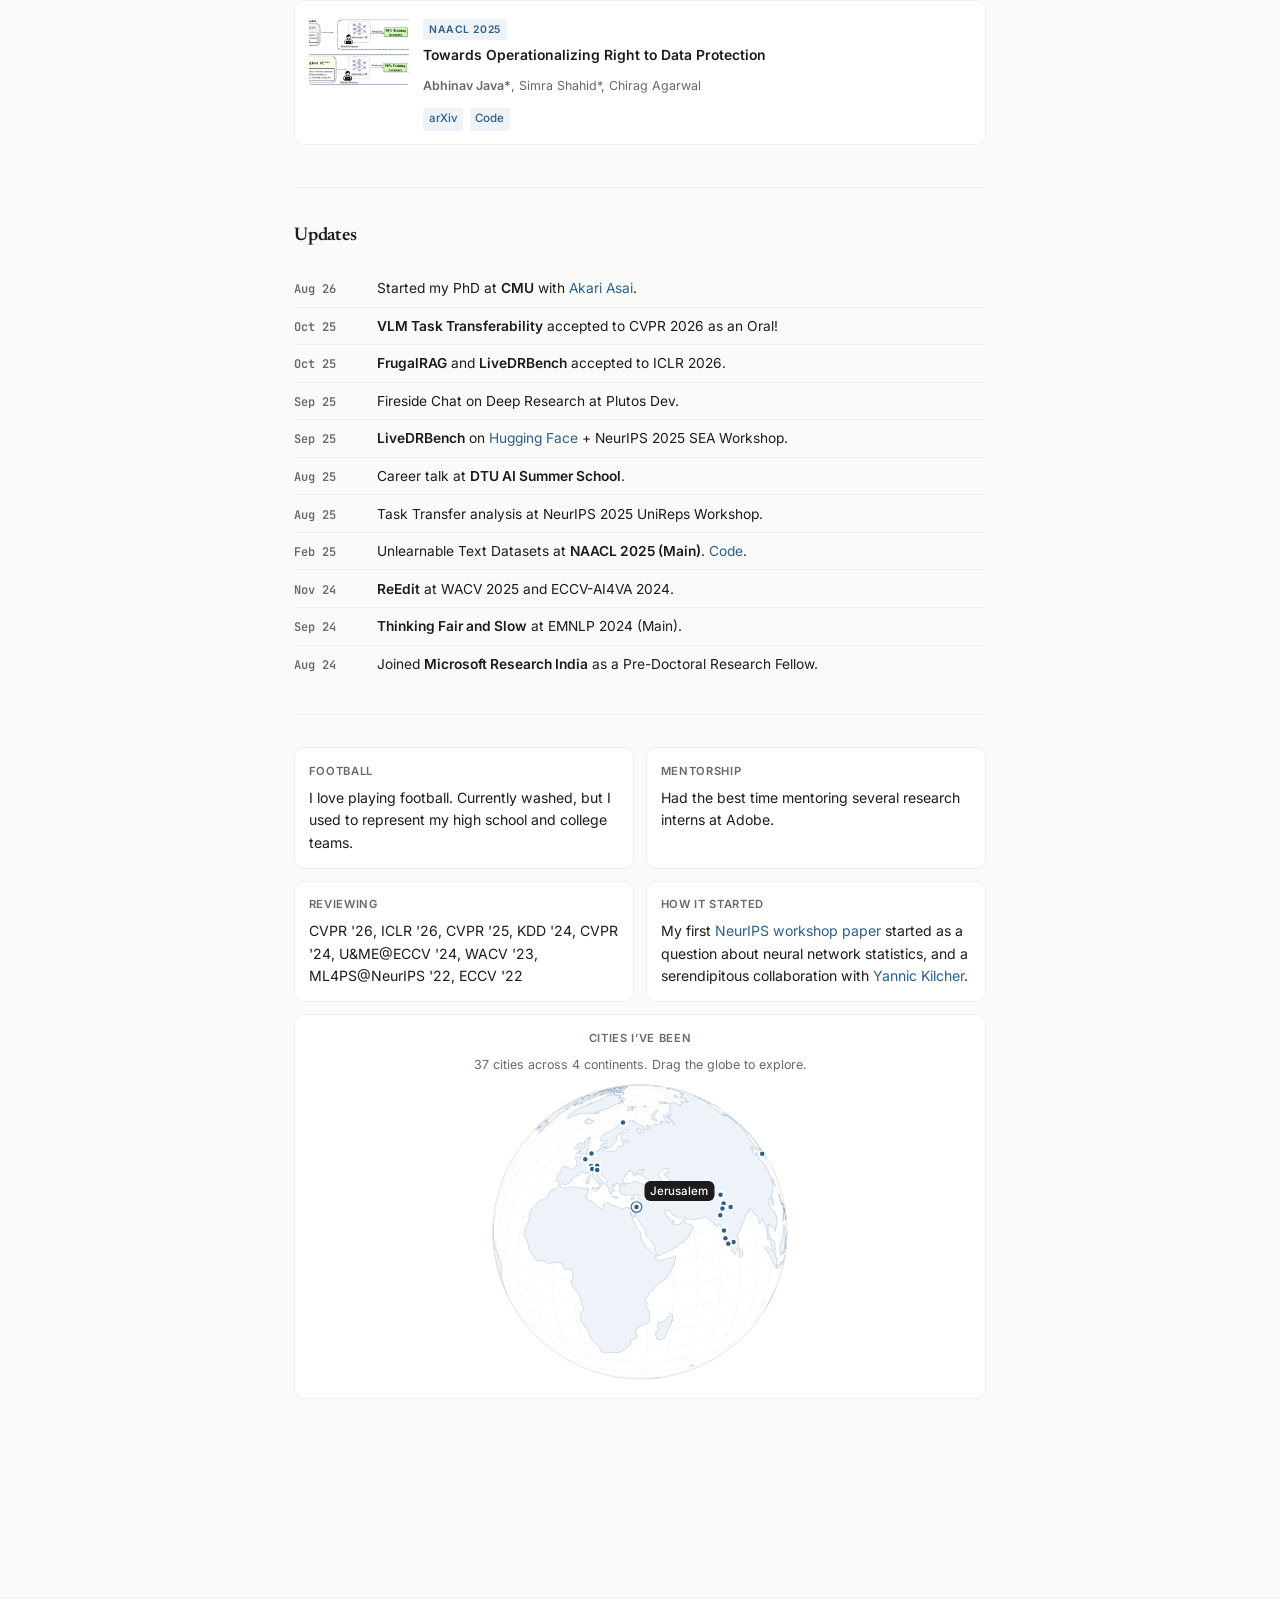
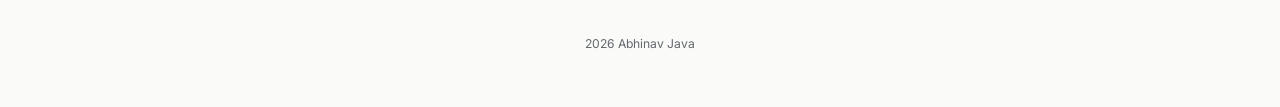
==== commit 7419e996: "Keep only the latest FrugalRAG update Co-Authored-By: Claude Opus 5.5 <noreply@anthropic.com> Claude" ====
--- a/index.html
+++ b/index.html
@@ -590,13 +590,10 @@
           <div class="news-row"><span class="news-when">Aug 26</span><div class="news-what">Started my PhD at <strong>CMU</strong> with <a href="https://akariasai.github.io/" target="_blank">Akari Asai</a>.</div></div>
           <div class="news-row"><span class="news-when">Oct 25</span><div class="news-what"><strong>VLM Task Transferability</strong> accepted to CVPR 2026 as an Oral!</div></div>
           <div class="news-row"><span class="news-when">Oct 25</span><div class="news-what"><strong>FrugalRAG</strong> and <strong>LiveDRBench</strong> accepted to ICLR 2026.</div></div>
-          <div class="news-row"><span class="news-when">Oct 25</span><div class="news-what"><strong>FrugalRAG</strong> at NeurIPS 2025 Efficient Reasoning Workshop. <a href="https://github.com/microsoft/FrugalRAG" target="_blank">Code</a>.</div></div>
           <div class="news-row"><span class="news-when">Sep 25</span><div class="news-what">Fireside Chat on Deep Research at Plutos Dev.</div></div>
           <div class="news-row"><span class="news-when">Sep 25</span><div class="news-what"><strong>LiveDRBench</strong> on <a href="https://huggingface.co/datasets/microsoft/LiveDRBench" target="_blank">Hugging Face</a> + NeurIPS 2025 SEA Workshop.</div></div>
           <div class="news-row"><span class="news-when">Aug 25</span><div class="news-what">Career talk at <strong>DTU AI Summer School</strong>.</div></div>
           <div class="news-row"><span class="news-when">Aug 25</span><div class="news-what">Task Transfer analysis at NeurIPS 2025 UniReps Workshop.</div></div>
-          <div class="news-row"><span class="news-when">Jul 25</span><div class="news-what">Presented FrugalRAG at <strong>ICML 2025</strong> in Vancouver.</div></div>
-          <div class="news-row"><span class="news-when">Jun 25</span><div class="news-what"><strong>FrugalRAG</strong> at ICML EsFoMo Workshop. <a href="https://arxiv.org/pdf/2507.07634" target="_blank">Preprint</a>.</div></div>
           <div class="news-row"><span class="news-when">Feb 25</span><div class="news-what">Unlearnable Text Datasets at <strong>NAACL 2025 (Main)</strong>. <a href="https://github.com/AikyamLab/regtext" target="_blank">Code</a>.</div></div>
           <div class="news-row"><span class="news-when">Nov 24</span><div class="news-what"><strong>ReEdit</strong> at WACV 2025 and ECCV-AI4VA 2024.</div></div>
           <div class="news-row"><span class="news-when">Sep 24</span><div class="news-what"><strong>Thinking Fair and Slow</strong> at EMNLP 2024 (Main).</div></div>
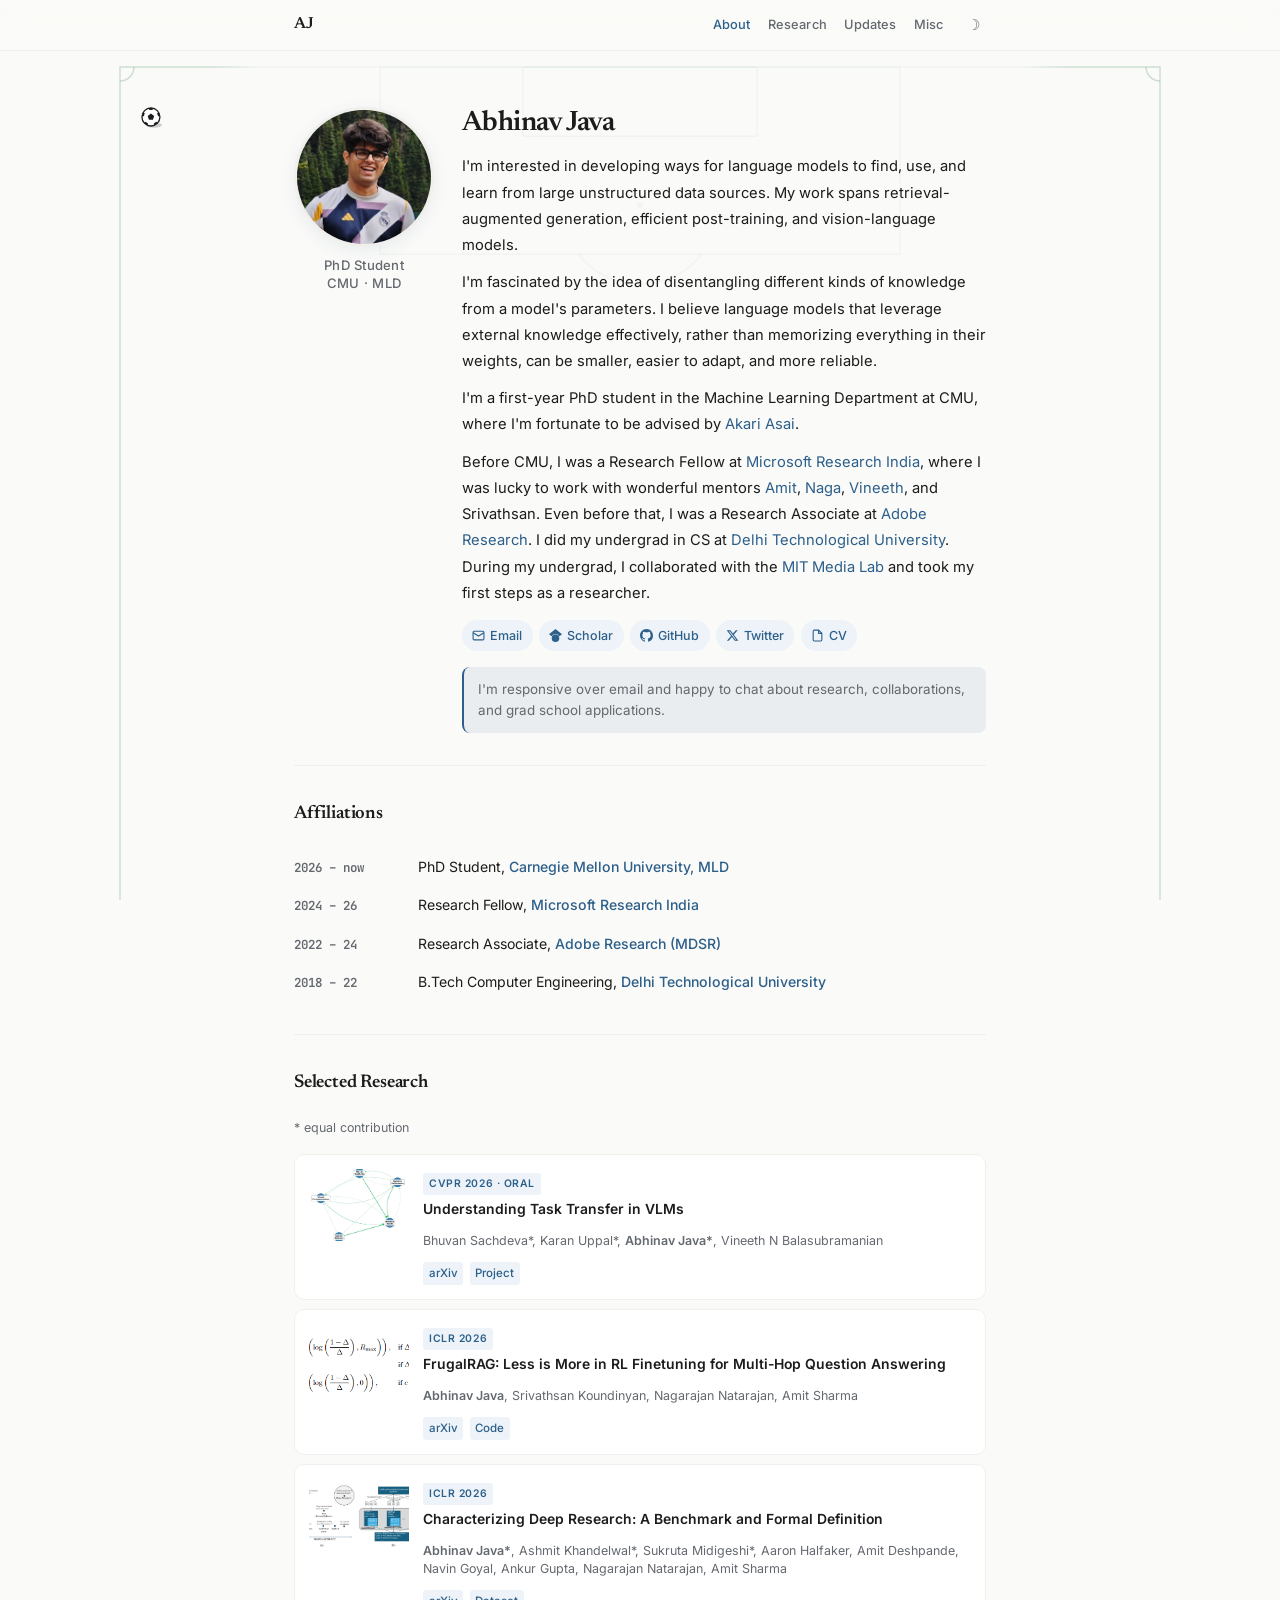
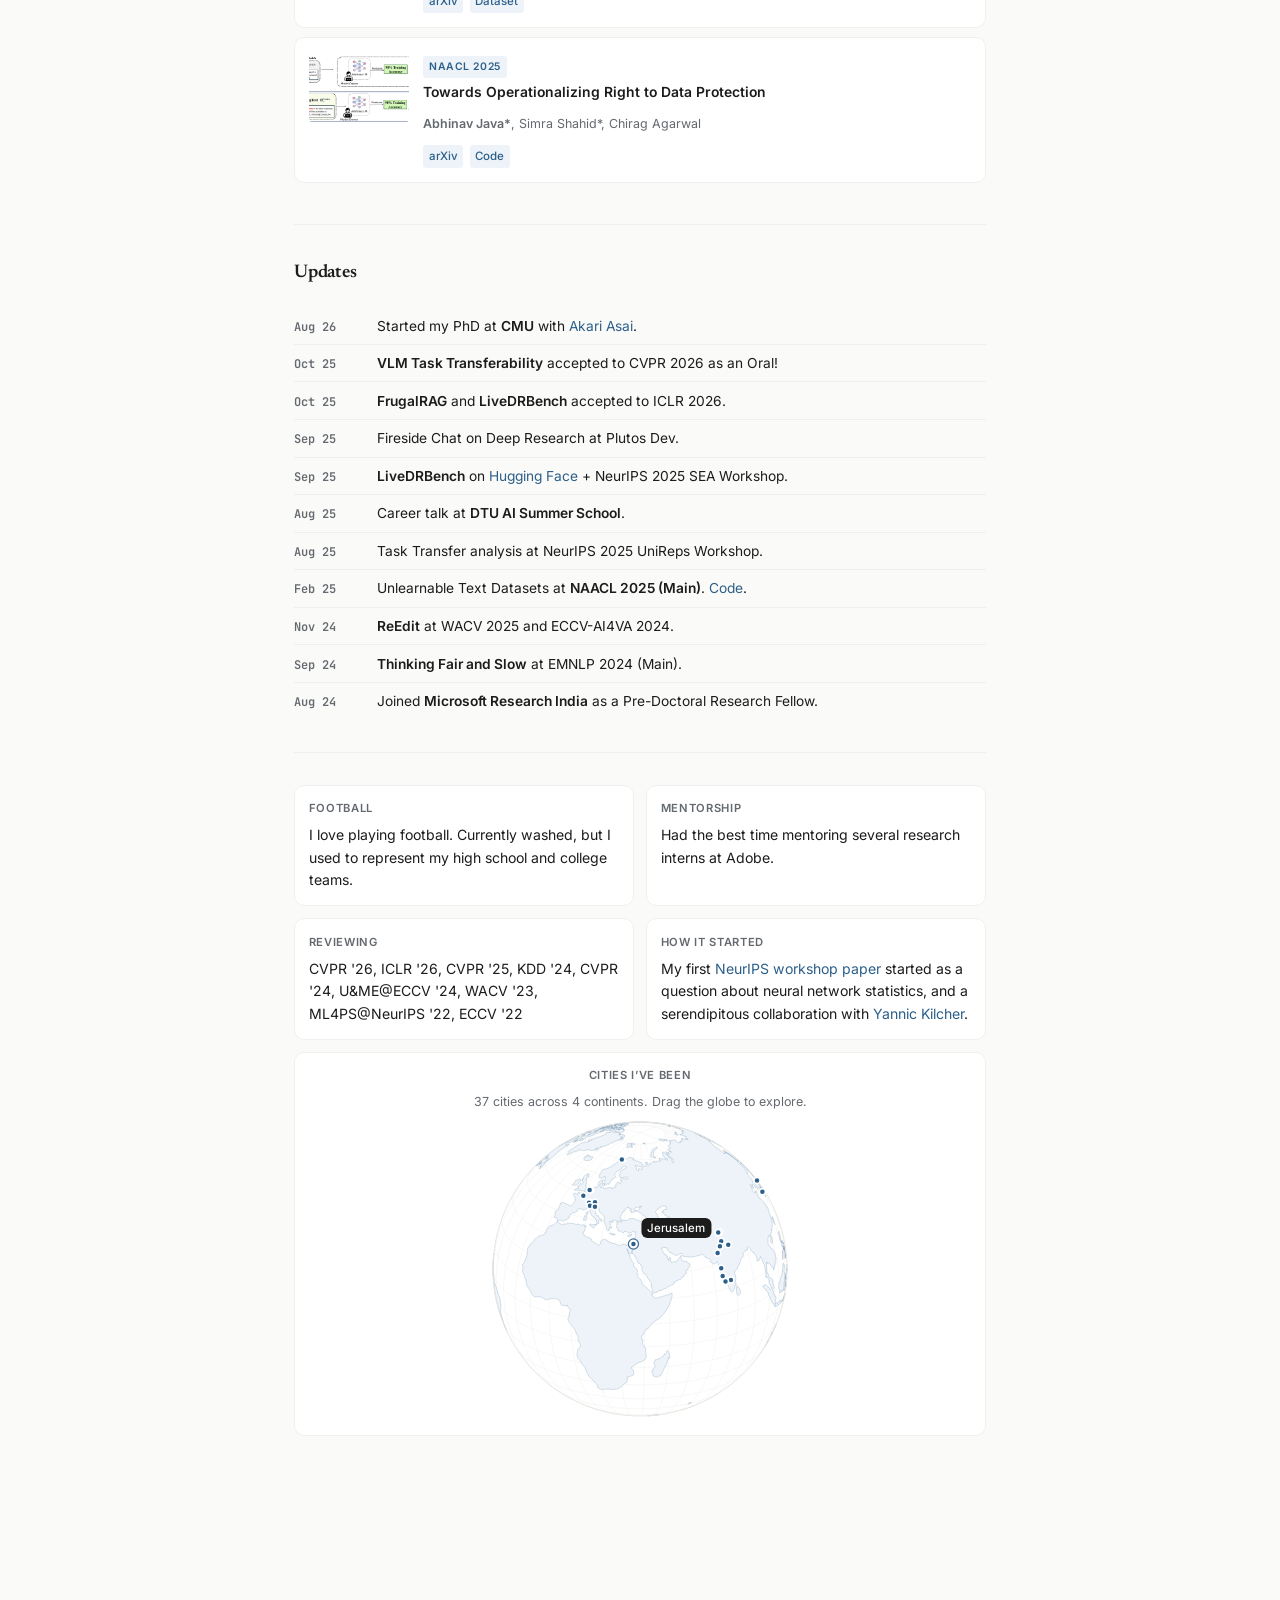
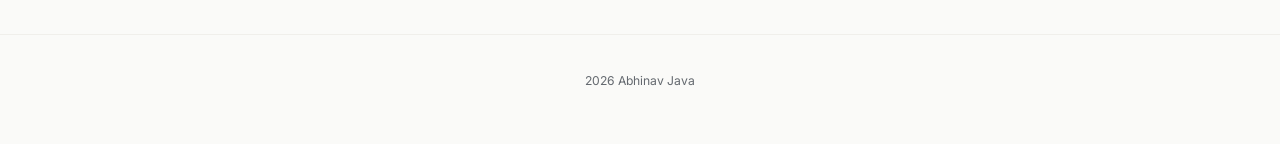
==== commit f782aef3: "updates" ====
--- a/index.html
+++ b/index.html
@@ -403,7 +403,9 @@
 
               <p>I'm fascinated by the idea of disentangling different kinds of knowledge from a model's parameters. I believe language models that leverage external knowledge effectively, rather than memorizing everything in their weights, can be smaller, easier to adapt, and more reliable.</p>
 
-              <p>I'm a first-year PhD student in the Machine Learning Department at CMU, where I'm fortunate to be advised by <a href="https://akariasai.github.io/" target="_blank">Akari Asai</a>. Before CMU, I was a Research Fellow at <a href="https://www.microsoft.com/en-us/research/lab/microsoft-research-india/" target="_blank">Microsoft Research India</a>, where I was lucky to work with wonderful mentors <a href="https://amitsharma.in/" target="_blank">Amit</a>, <a href="https://www.microsoft.com/en-us/research/people/nagarajn/" target="_blank">Naga</a>, <a href="https://people.iith.ac.in/vineethnb/" target="_blank">Vineeth</a>, and Srivathsan. Even before that, I was a Research Associate at <a href="https://adobe.mdsr.live/" target="_blank">Adobe Research</a>. I did my undergrad in CS at <a href="https://dtu.ac.in/" target="_blank">Delhi Technological University</a>, where I collaborated with the <a href="https://www.media.mit.edu/groups/camera-culture/overview/" target="_blank">MIT Media Lab</a> and took my first steps as a researcher.</p>
+              <p>I'm a first-year PhD student in the Machine Learning Department at CMU, where I'm fortunate to be advised by <a href="https://akariasai.github.io/" target="_blank">Akari Asai</a>.</p>
+                
+                <p>Before CMU, I was a Research Fellow at <a href="https://www.microsoft.com/en-us/research/lab/microsoft-research-india/" target="_blank">Microsoft Research India</a>, where I was lucky to work with wonderful mentors <a href="https://amitsharma.in/" target="_blank">Amit</a>, <a href="https://www.microsoft.com/en-us/research/people/nagarajn/" target="_blank">Naga</a>, <a href="https://people.iith.ac.in/vineethnb/" target="_blank">Vineeth</a>, and Srivathsan. Even before that, I was a Research Associate at <a href="https://adobe.mdsr.live/" target="_blank">Adobe Research</a>. I did my undergrad in CS at <a href="https://dtu.ac.in/" target="_blank">Delhi Technological University</a>. During my undergrad, I collaborated with the <a href="https://www.media.mit.edu/groups/camera-culture/overview/" target="_blank">MIT Media Lab</a> and took my first steps as a researcher.</p>
             </div>
 
             <div class="pill-row">
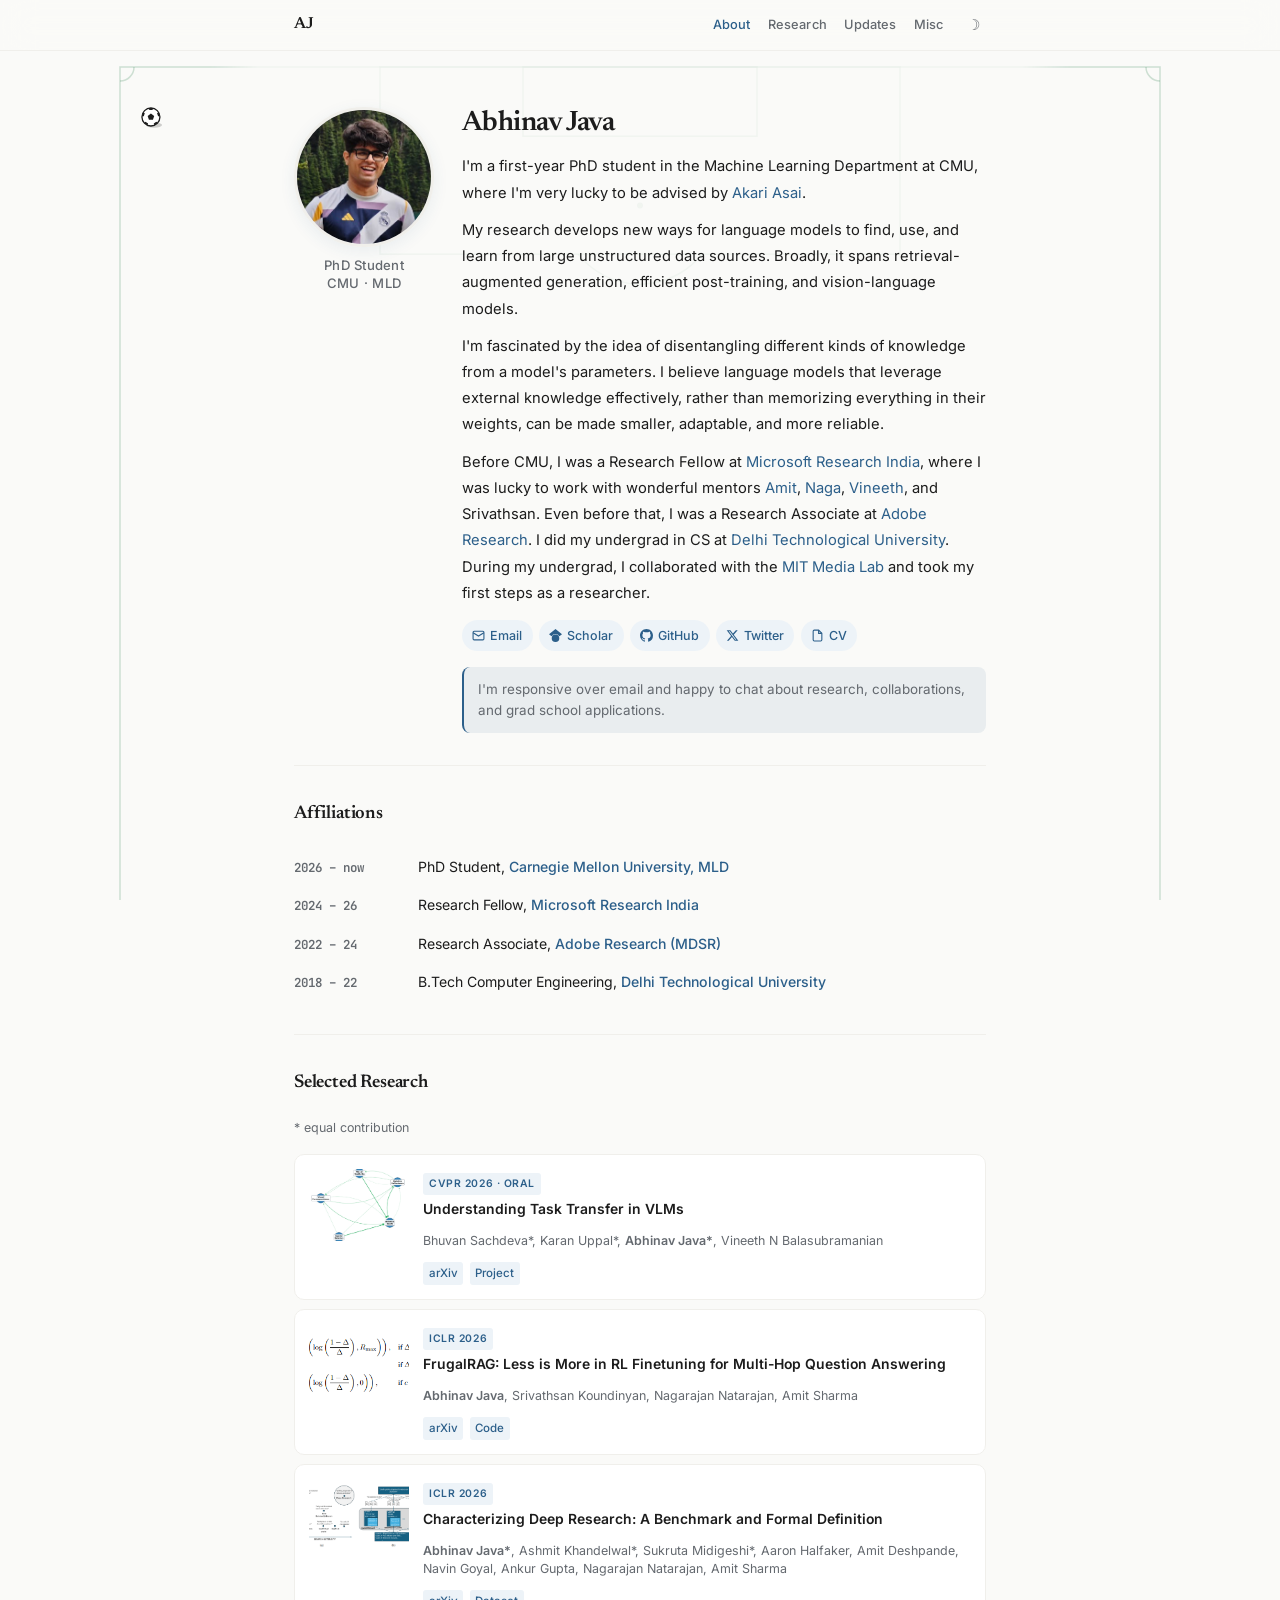
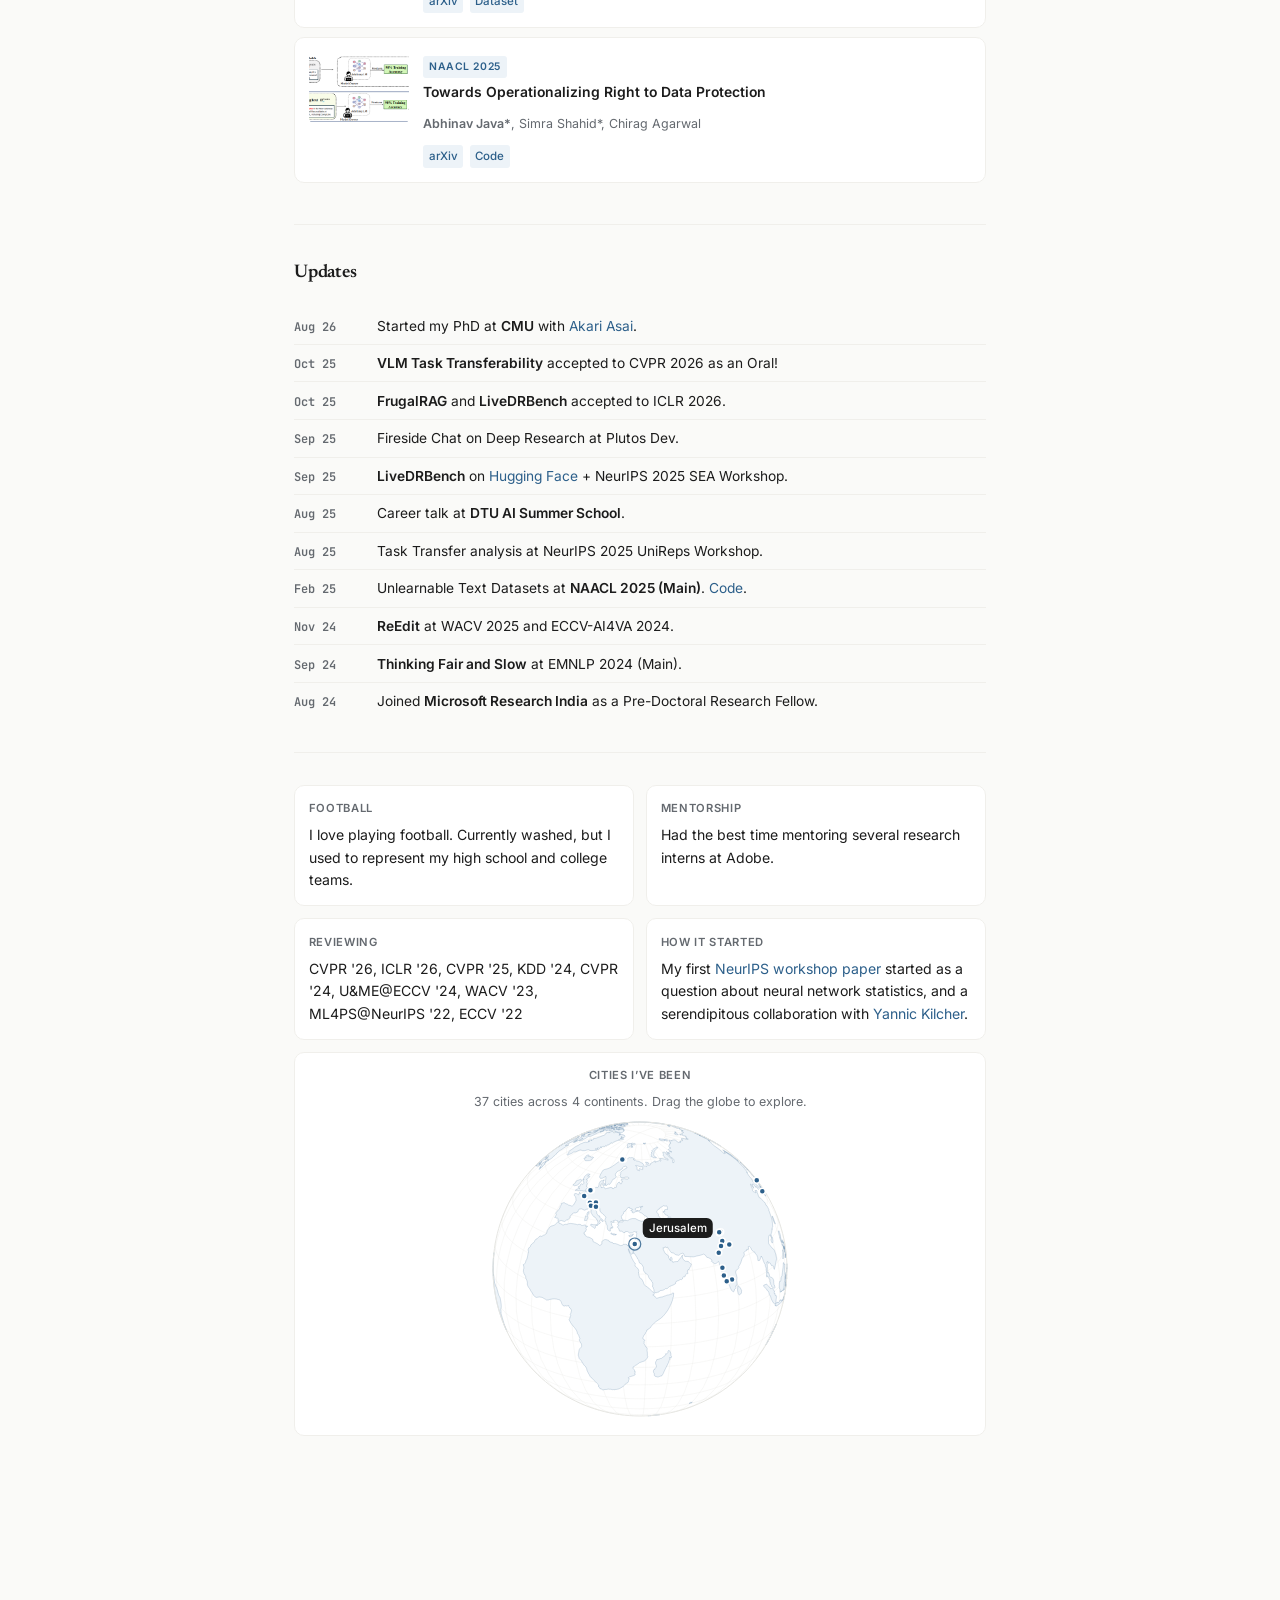
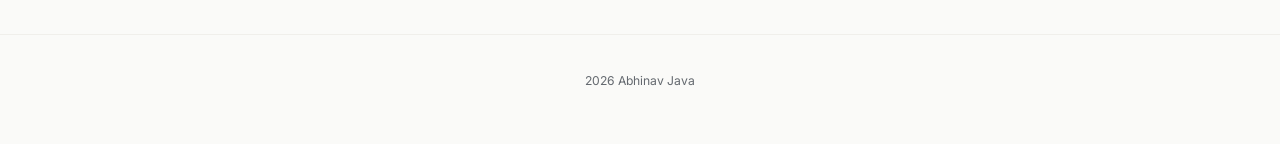
==== commit d83b239c: "updates" ====
--- a/index.html
+++ b/index.html
@@ -399,11 +399,11 @@
             <h1>Abhinav Java</h1>
 
             <div class="hero-prose">
-              <p>I'm interested in developing ways for language models to find, use, and learn from large unstructured data sources. My work spans retrieval-augmented generation, efficient post-training, and vision-language models.</p>
-
-              <p>I'm fascinated by the idea of disentangling different kinds of knowledge from a model's parameters. I believe language models that leverage external knowledge effectively, rather than memorizing everything in their weights, can be smaller, easier to adapt, and more reliable.</p>
-
-              <p>I'm a first-year PhD student in the Machine Learning Department at CMU, where I'm fortunate to be advised by <a href="https://akariasai.github.io/" target="_blank">Akari Asai</a>.</p>
+              <p>I'm a first-year PhD student in the Machine Learning Department at CMU, where I'm very lucky to be advised by <a href="https://akariasai.github.io/" target="_blank">Akari Asai</a>.</p>
+
+              <p>My research develops new ways for language models to find, use, and learn from large unstructured data sources. Broadly, it spans retrieval-augmented generation, efficient post-training, and vision-language models.</p>
+
+              <p>I'm fascinated by the idea of disentangling different kinds of knowledge from a model's parameters. I believe language models that leverage external knowledge effectively, rather than memorizing everything in their weights, can be made smaller, adaptable, and more reliable.</p>
                 
                 <p>Before CMU, I was a Research Fellow at <a href="https://www.microsoft.com/en-us/research/lab/microsoft-research-india/" target="_blank">Microsoft Research India</a>, where I was lucky to work with wonderful mentors <a href="https://amitsharma.in/" target="_blank">Amit</a>, <a href="https://www.microsoft.com/en-us/research/people/nagarajn/" target="_blank">Naga</a>, <a href="https://people.iith.ac.in/vineethnb/" target="_blank">Vineeth</a>, and Srivathsan. Even before that, I was a Research Associate at <a href="https://adobe.mdsr.live/" target="_blank">Adobe Research</a>. I did my undergrad in CS at <a href="https://dtu.ac.in/" target="_blank">Delhi Technological University</a>. During my undergrad, I collaborated with the <a href="https://www.media.mit.edu/groups/camera-culture/overview/" target="_blank">MIT Media Lab</a> and took my first steps as a researcher.</p>
             </div>
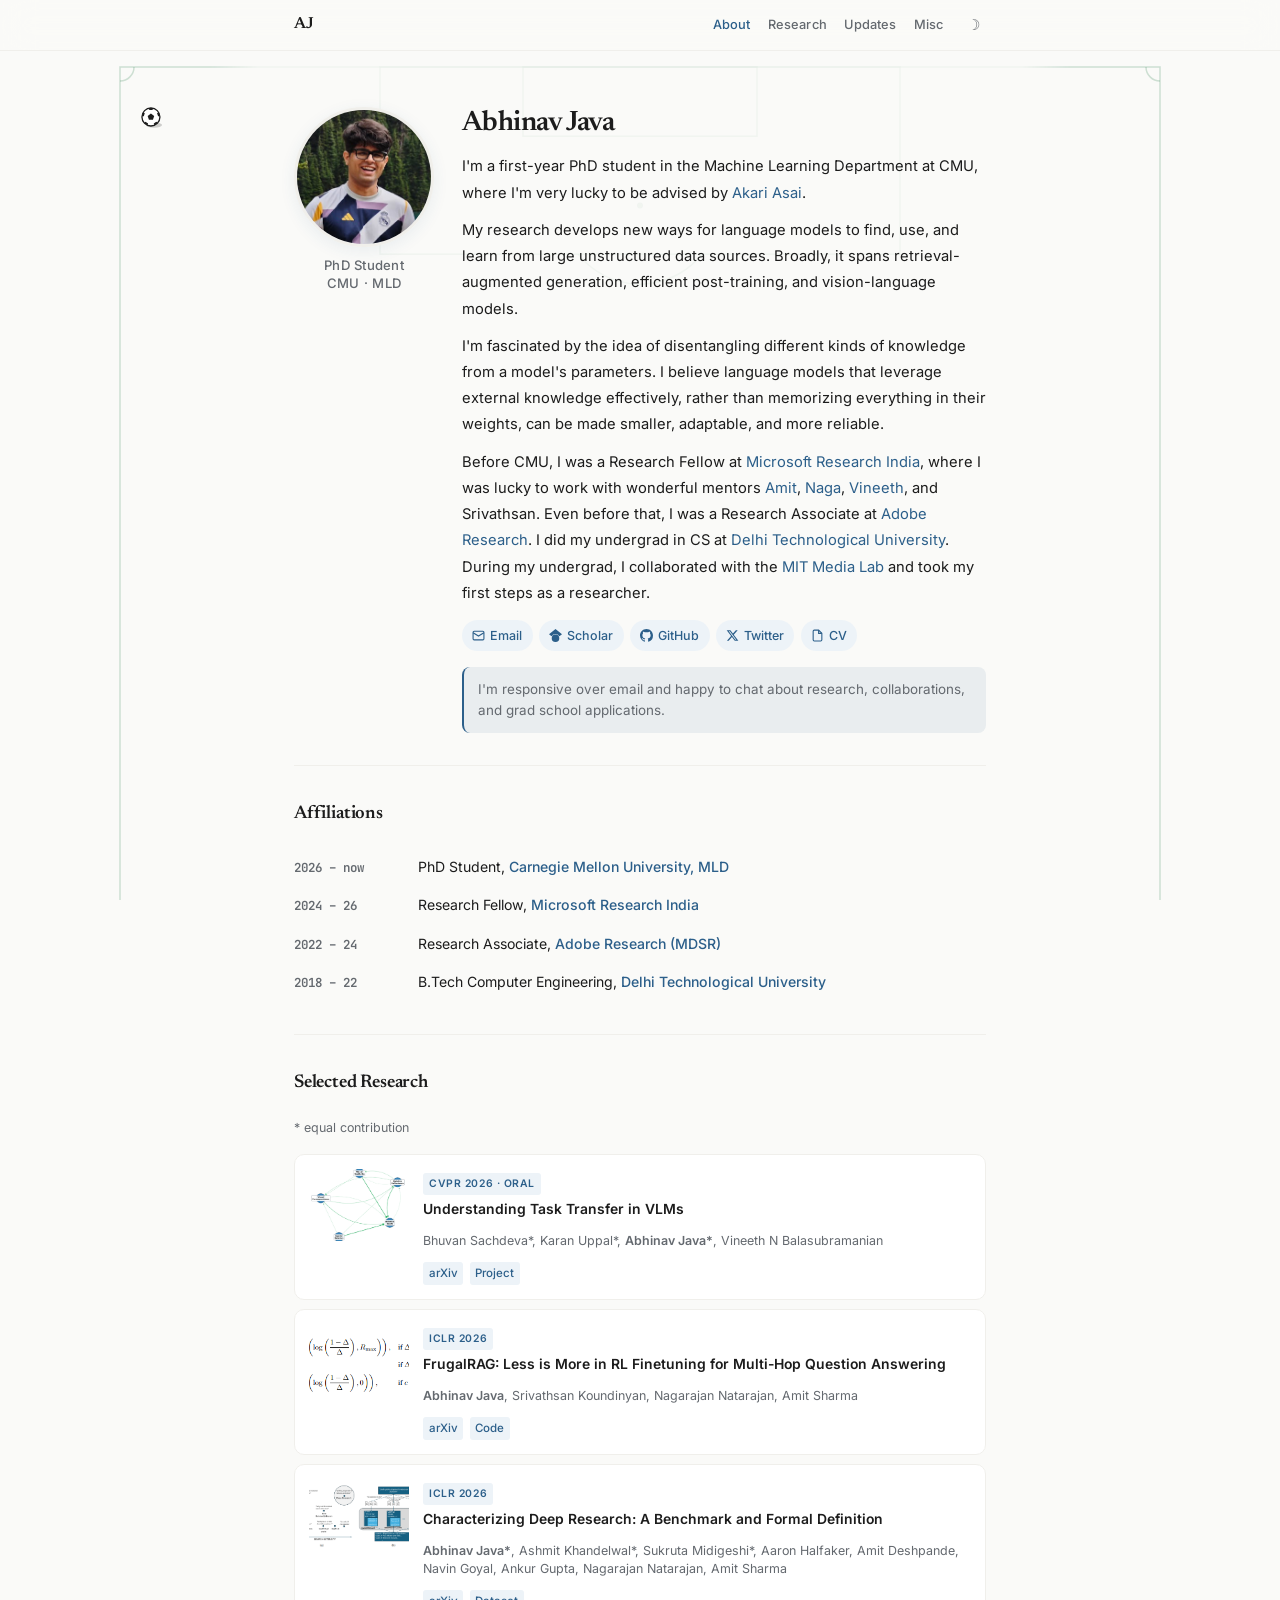
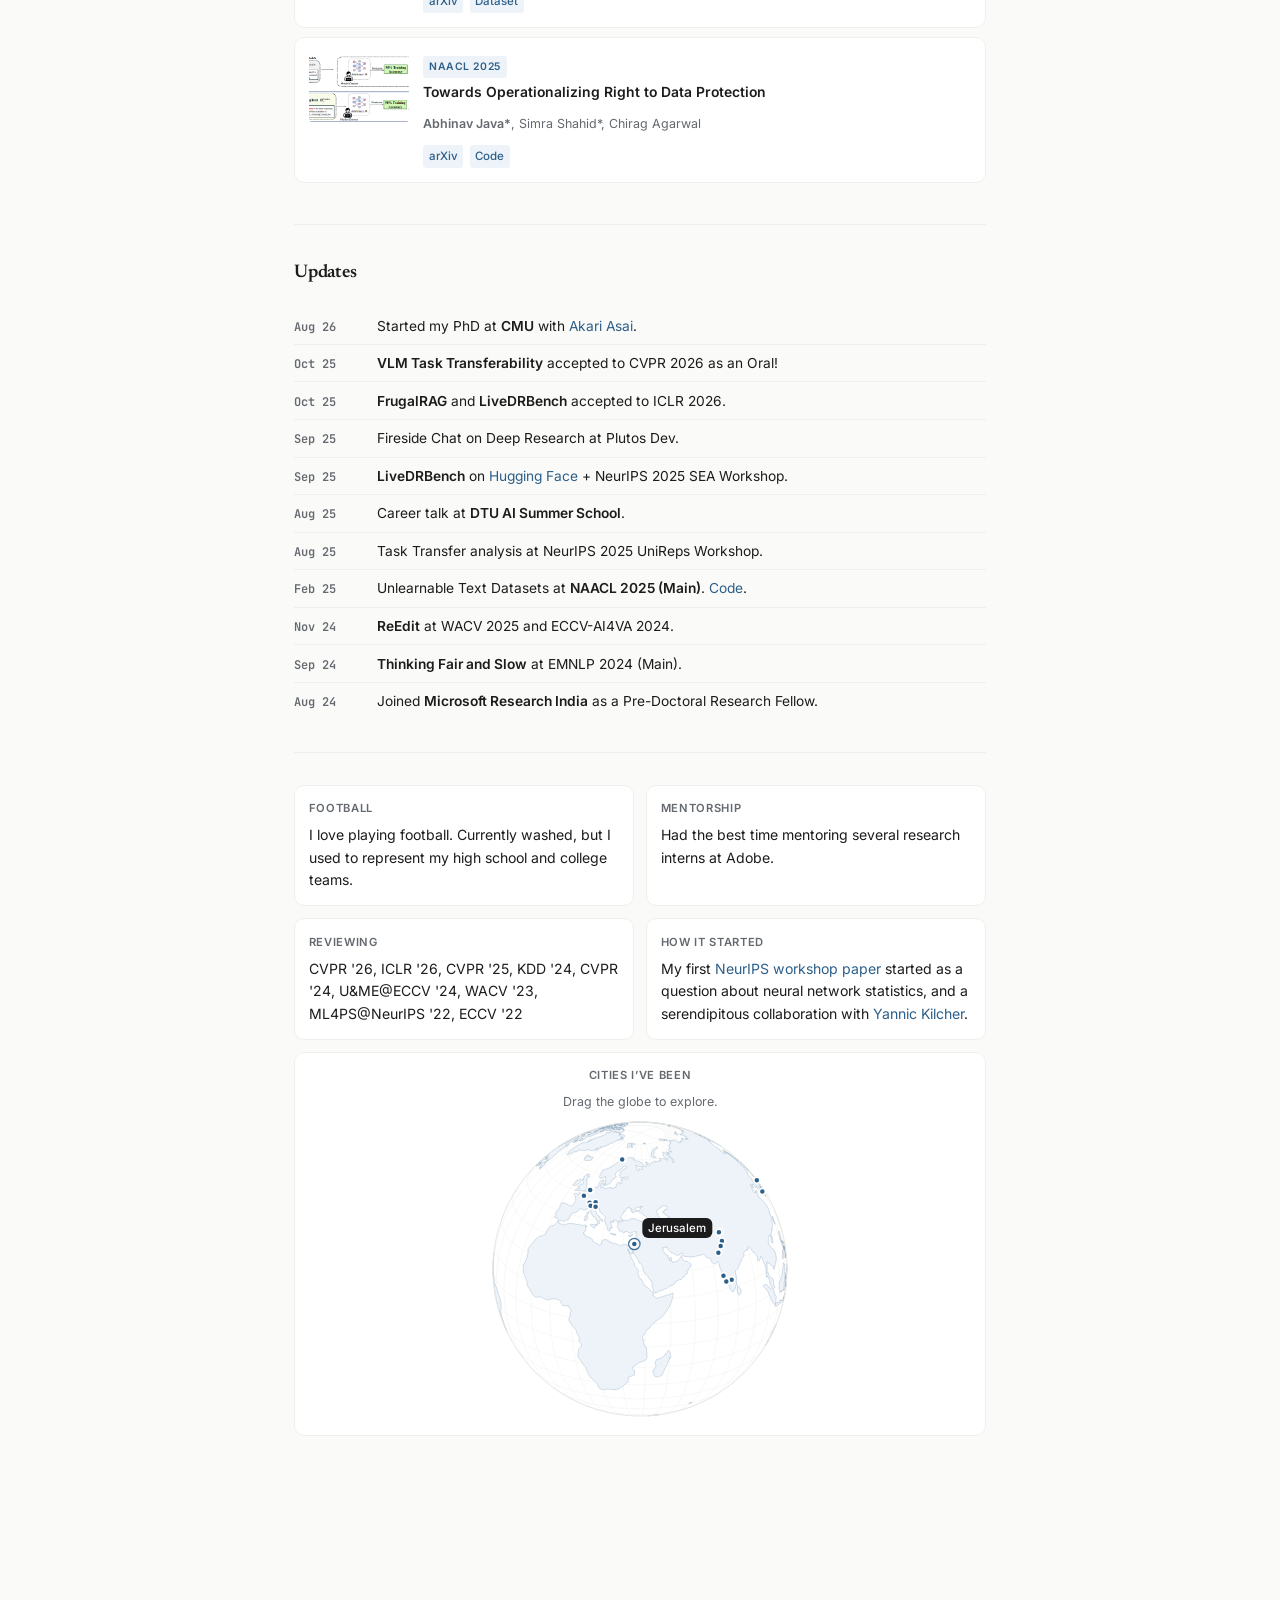
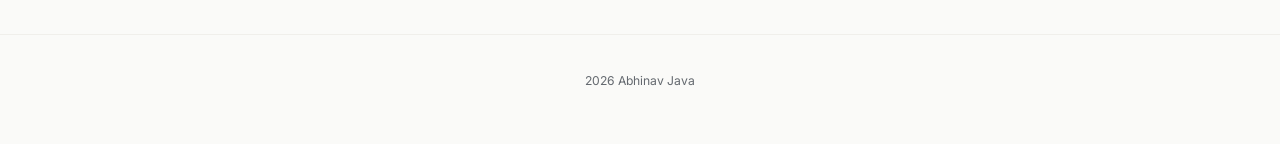
==== commit 38a511c6: "updates" ====
--- a/index.html
+++ b/index.html
@@ -625,9 +625,9 @@
         </div>
         <div class="places" id="places">
           <div class="misc-label">Cities I&rsquo;ve been</div>
-          <p class="places-sub">37 cities across 4 continents. Drag the globe to explore.</p>
+          <p class="places-sub">Drag the globe to explore.</p>
           <div class="globe-wrap" id="globeWrap"><canvas id="globe" role="img" aria-label="Globe marking 37 cities I have travelled to"></canvas></div>
-          <script type="application/json" id="placesData">[["Delhi",28.61,77.21],["Bengaluru",12.97,77.59],["Pune",18.52,73.86],["Goa",15.4,73.9],["Mangalore",12.91,74.86],["Spiti",32.23,78.07],["Kullu",31.96,77.11],["Manali",32.24,77.19],["Jaipur",26.91,75.79],["Udaipur",24.59,73.71],["Kanpur",26.45,80.33],["Paris",48.86,2.35],["Amsterdam",52.37,4.9],["Utrecht",52.09,5.12],["Rotterdam",51.92,4.48],["Interlaken",46.69,7.86],["Grindelwald",46.62,8.04],["Lauterbrunnen",46.59,7.91],["Innsbruck",47.27,11.4],["Milan",45.46,9.19],["Venice",45.44,12.32],["Tromsø",69.65,18.96],["Senjahopen",69.48,17.55],["San Francisco",37.77,-122.42],["Los Angeles",34.05,-118.24],["San Diego",32.72,-117.16],["Vancouver",49.28,-123.12],["Whistler",50.12,-122.95],["Pittsburgh",40.44,-79.99],["New York City",40.71,-74.01],["Kimbolton",40.06,-81.58],["Tokyo",35.68,139.69],["Fukuoka",33.59,130.4],["Tel Aviv",32.09,34.78],["Jerusalem",31.77,35.21],["Rio de Janeiro",-22.91,-43.17],["São Paulo",-23.55,-46.63]]</script>
+          <script type="application/json" id="placesData">[["Delhi",28.61,77.21],["Bengaluru",12.97,77.59], ["Goa",15.4,73.9],["Mangalore",12.91,74.86],["Spiti",32.23,78.07],["Kullu",31.96,77.11],["Manali",32.24,77.19],["Jaipur",26.91,75.79],["Udaipur",24.59,73.71],["Paris",48.86,2.35],["Amsterdam",52.37,4.9],["Utrecht",52.09,5.12],["Rotterdam",51.92,4.48],["Interlaken",46.69,7.86],["Grindelwald",46.62,8.04],["Lauterbrunnen",46.59,7.91],["Innsbruck",47.27,11.4],["Milan",45.46,9.19],["Venice",45.44,12.32],["Tromsø",69.65,18.96],["Senjahopen",69.48,17.55],["San Francisco",37.77,-122.42],["Los Angeles",34.05,-118.24],["San Diego",32.72,-117.16],["Vancouver",49.28,-123.12],["Whistler",50.12,-122.95],["Pittsburgh",40.44,-79.99],["New York City",40.71,-74.01],["Tokyo",35.68,139.69],["Fukuoka",33.59,130.4],["Tel Aviv",32.09,34.78],["Jerusalem",31.77,35.21],["Rio de Janeiro",-22.91,-43.17],["São Paulo",-23.55,-46.63]]</script>
         </div>
       </section>
 
